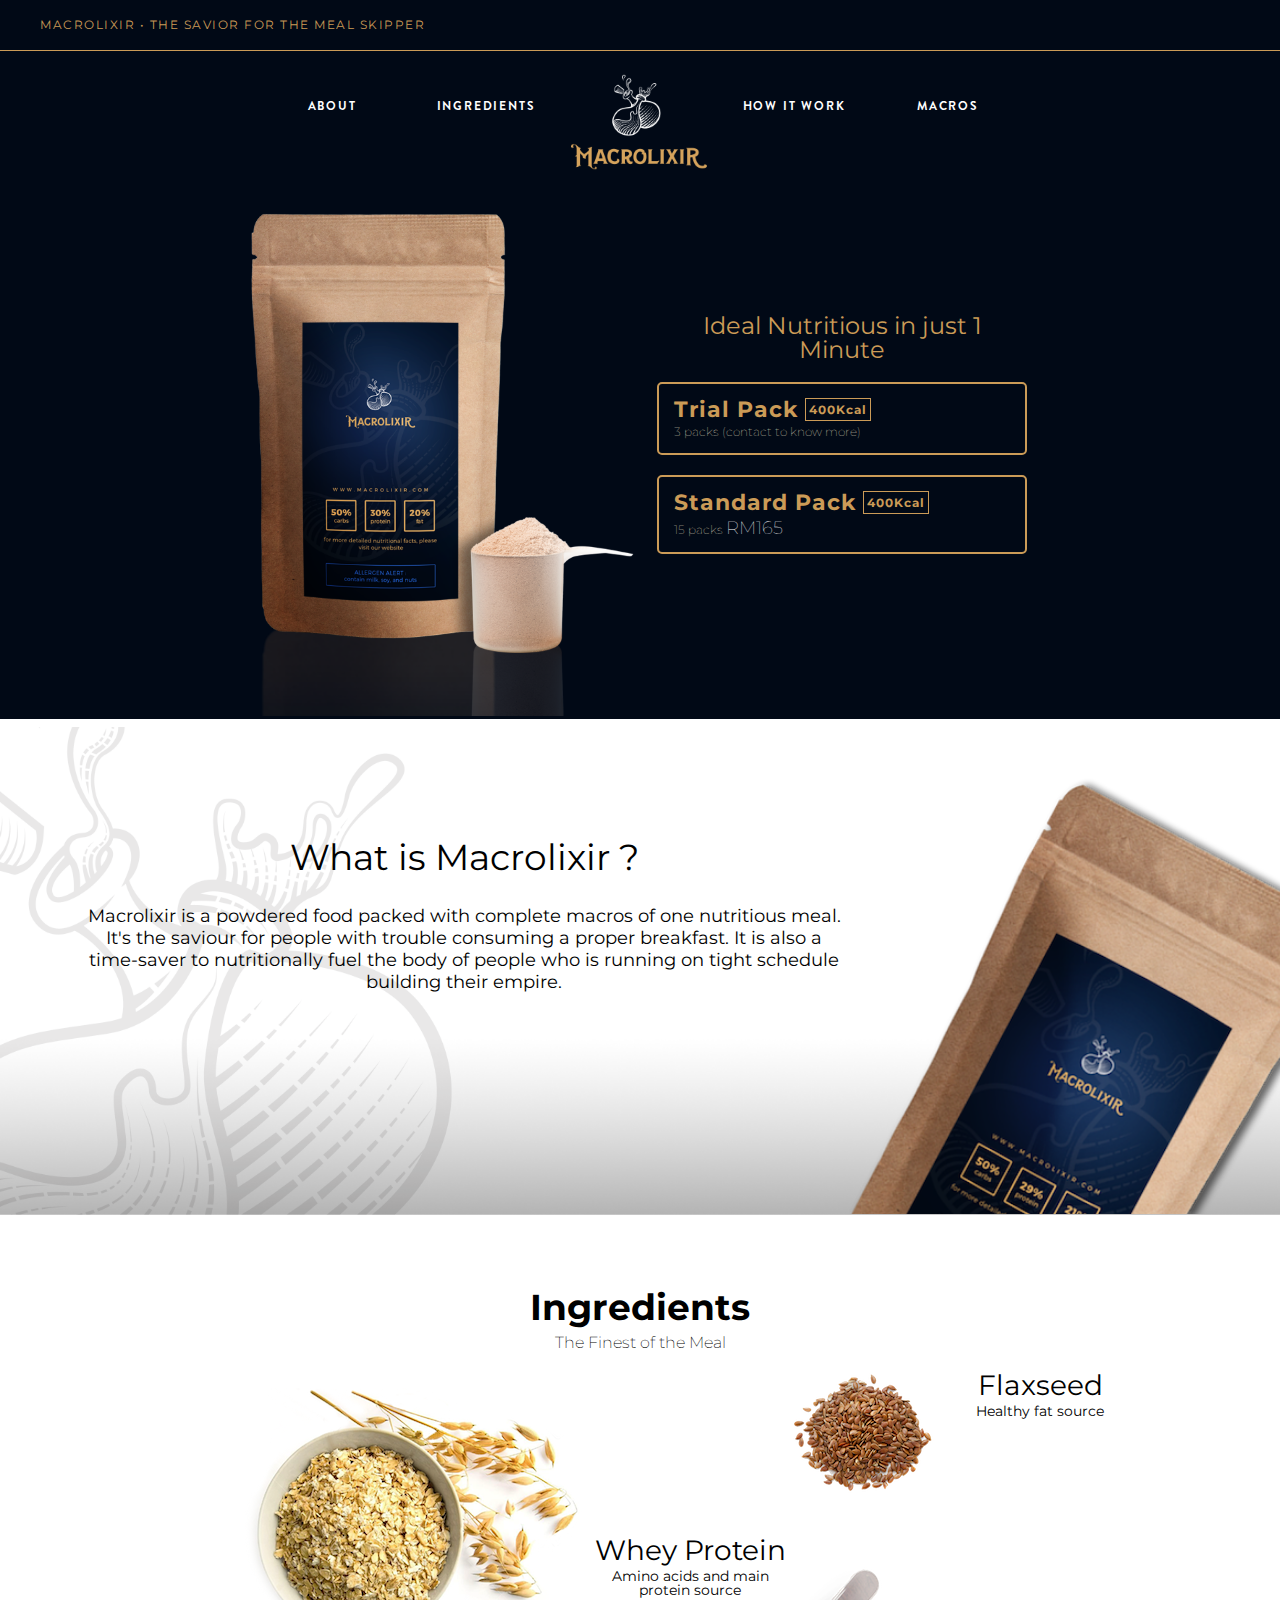
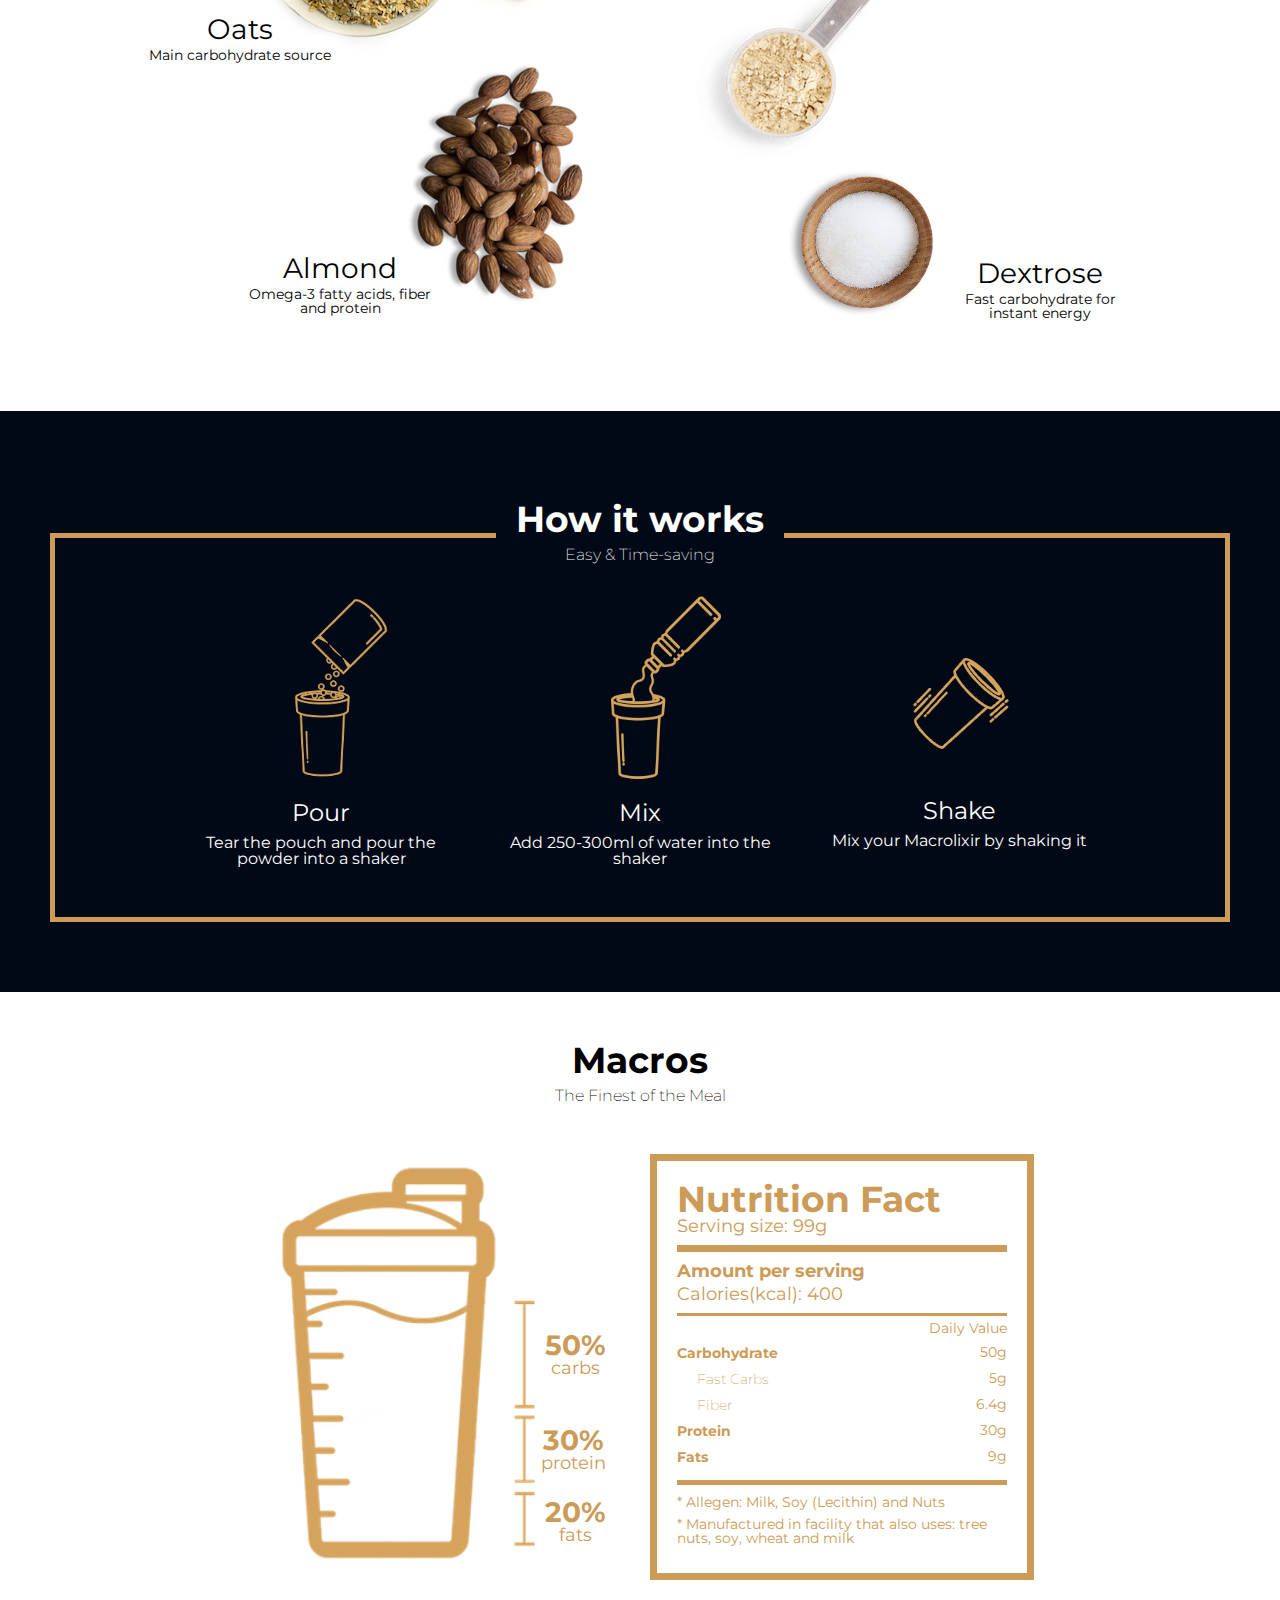
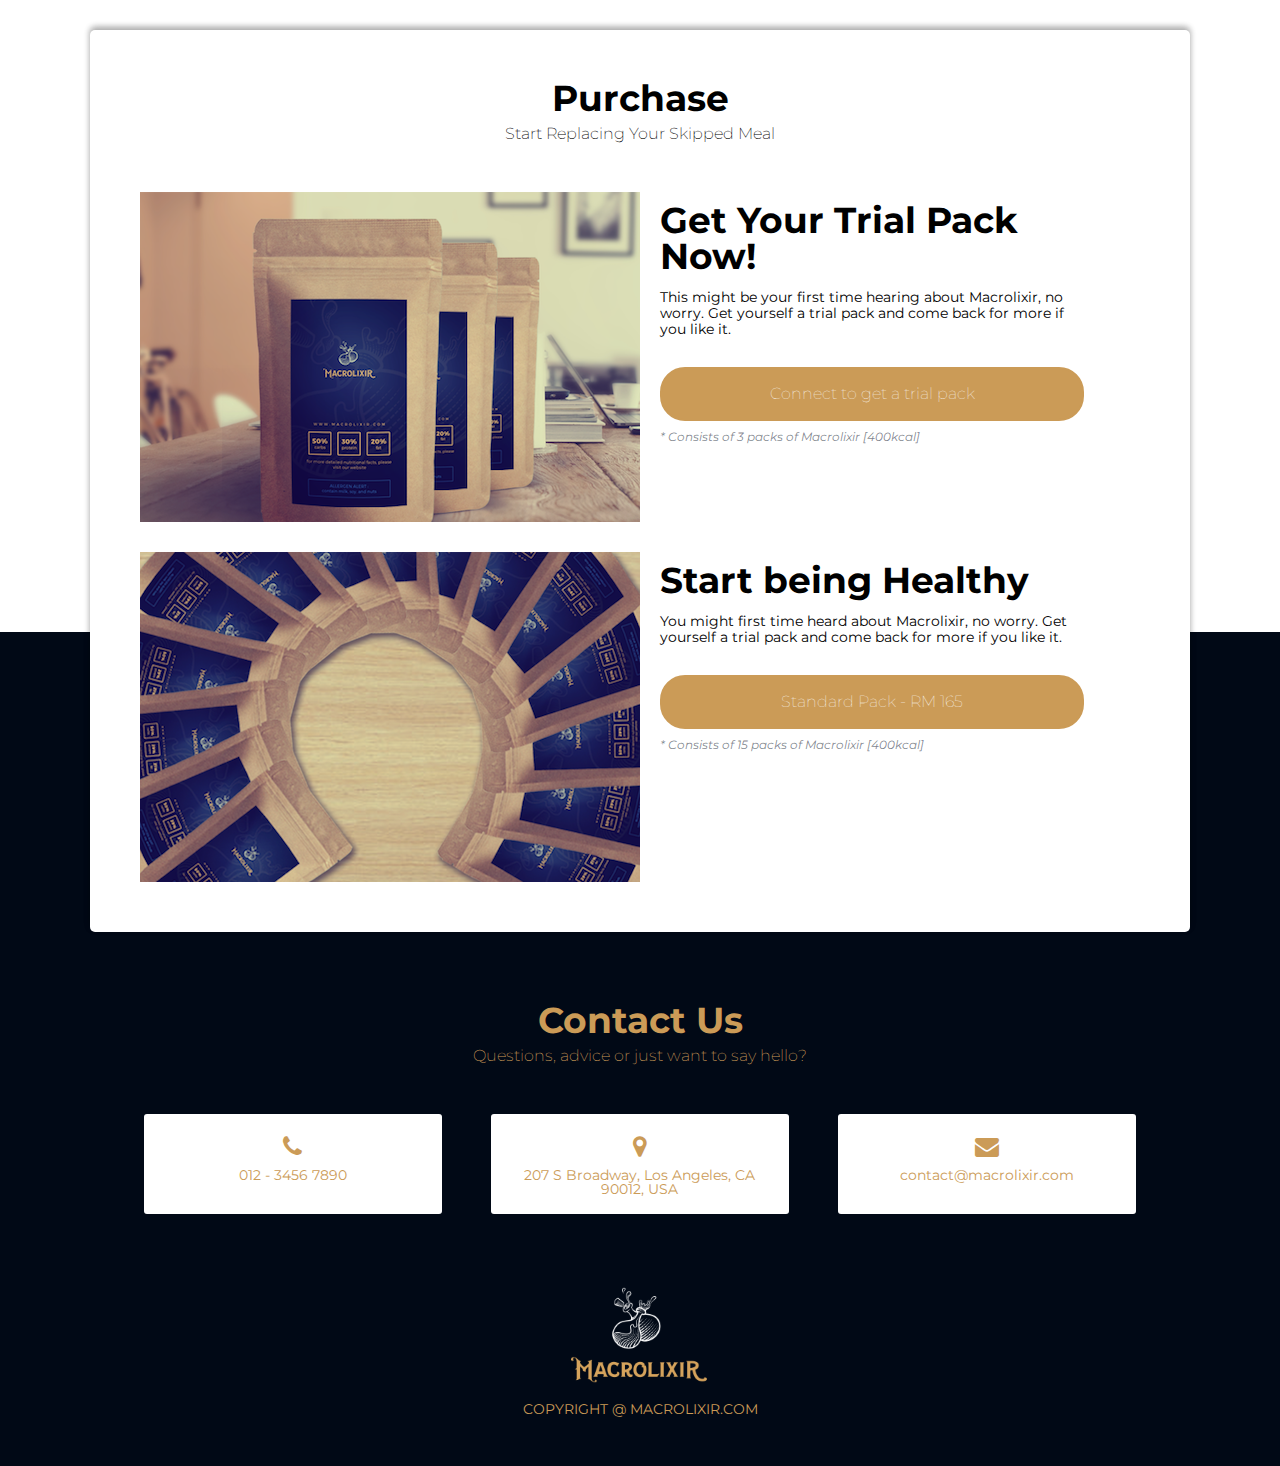
==== index.html @ 402ef781 "added contact pafe" ====
<!DOCTYPE html>
<html lang="en">
<head>
	<meta charset="UTF-8">
	 <meta name="viewport" content="width=device-width, initial-scale=1">
	<title>Macrolixir | Buy Now</title>
	<link href="https://fonts.googleapis.com/css?family=Montserrat:400,700" rel="stylesheet">
	<link rel="stylesheet" href="normalize.css">
	<link rel="stylesheet" href="style.css">
	<link rel="stylesheet" href="font-awesome/css/font-awesome.css">
	<script src="https://ajax.googleapis.com/ajax/libs/jquery/3.1.1/jquery.min.js"></script>
</head>
<body>
	<div class="contact-us-btn">
		<p>
			<i class="fa fa-phone" aria-hidden="true"></i>
		</p>
		
	</div>
	<div id="#trial-popup" class="popup-background trial-popup">
		<div class="flip-container" ontouchstart="this.classList.toggle('hover');">
			<div class="flipper">
				<div class="signup-popup">
					<div class="mailchimp">
						<div id="mc_embed_signup">
							<form id="trial-subscribe-form" action="//github.us14.list-manage.com/subscribe/post-json?u=3e394ca01b95d97f157c72e12&amp;id=7a595cd258" method="get">
						    	<div id="mc_embed_signup_scroll">
									<p class="pop-up-title">Get your trial pack</p>
									<div class="indicates-required">
										By filling up this form, we will reach you shortly. Don't worry we won't spam you
									</div>
									<div class="mc-field-group">
										<input type="text" value="" name="NAME" class="required mailchimp-input" id="name" placeholder="Name">
									</div>
									<div class="mc-field-group">
										<input type="email" value="" name="EMAIL" class="required email mailchimp-input" id="email" placeholder="Email">
									</div>
									<div class="mc-field-group size1of2">
										<input type="text" name="MMERGE3" class="mailchimp-input" value="" id="whatsapp" placeholder="Whatsapp No. (Optional)">
									</div>
						    		<div style="position: absolute; left: -5000px;" aria-hidden="true"><input type="text" name="b_3e394ca01b95d97f157c72e12_7a595cd258" tabindex="-1" value=""></div>
						    		<input type="submit" value="Subscribe" name="subscribe" id="mc-embedded-subscribe" class="subscribe-button">
						    		<p class="cancel">Cancel</p>
						    	</div>
							</form>
						</div>
					</div>
				</div>
				<div class="thank-you">
					<h1 id="thank-you-title"></h1>
					<div class="indicates-required">

					</div>
					<div class="close-btn">
						<p>Close</p>
					</div>
					<div class="return-btn">
						<p>Try again</p>
					</div>
				</div>
			</div>
		</div>
	</div>
	<div class="popup-background standard-pack" id="important-background">
		<div class="flip-container" ontouchstart="this.classList.toggle('hover');">
			<div class="flipper">
				<div class="signup-popup">
					<div class="mailchimp">
						<div id="mc_embed_signup">
							<form id="standard-subscribe-form" action="//github.us14.list-manage.com/subscribe/post-json?u=3e394ca01b95d97f157c72e12&amp;id=72e726c12e" method="get">
						    	<div id="mc_embed_signup_scroll">
									<p class="pop-up-title">
										Get started with Standard pack
									</p>
									<div class="indicates-required">
										By filling up this form, we will reach you shortly. Don't worry we won't spam you.
									</div>
									<div class="">
										<input type="text" value="" name="NAME" class="required mailchimp-input" id="name" placeholder="Name">
									</div>
									<div class="">
										<input type="email" value="" name="EMAIL" class="required email mailchimp-input" id="email" placeholder="Email">
									</div>
									<div class="">
										<input type="text" name="MMERGE3" class="mailchimp-input" value="" id="whatsapp" placeholder="Whatsapp No. (Optional)">
									</div>
									<div class="">
										<input type="text" value="" name="PCODE" class="mailchimp-input" id="promo-code" placeholder="Promo Code">
									</div>
						    		<div style="position: absolute; left: -5000px;" aria-hidden="true">
						    			<input type="text" name="b_3e394ca01b95d97f157c72e12_7a595cd258" tabindex="-1" value="">
						    		</div>
						    		<input type="submit" value="Subscribe" name="subscribe" id="standard-submit" class="subscribe-button">
						    		<p class="cancel">Cancel</p>
						    	</div>
							</form>
						</div>
					</div>
				</div>
				<div class="thank-you">
					<h1 id="thank-you-title">Thank You for subscribing us!</h1>
					<div class="indicates-required">
						<!-- We'll get back to you within 24 hours. -->
					</div>
					<div class="return-btn">
						<p>Try Again</p>
					</div>
					<div class="close-btn">
						<p>Close</p>
					</div>
				</div>
			</div>
		</div>
	</div>
	<div class="topbar">
		<p>
			Macrolixir &bull; The Savior for the meal skipper
		</p>
	</div>
	<div class="navbar mobile-navbar">
		<ul>
			<li id="icon-list" class="main-logo2">
				<img src="image/topblock_logo.png" alt="" class="main-logo">
			</li>
		</ul>
	</div>
	<div class="navbar desktop-navbar">
		<ul>
			<li><a class="about-btn" href="#about">About</a></li>
			<li><a class="ingredient-btn" href="#ingredient">Ingredients</a></li>
			<li id="icon-list">
				<img src="image/topblock_logo.png" alt="" class="main-logo">
			</li>
			<li class="work-list"><a class="work-btn" href="#work">How it work</a></li>
			<li><a class="macro-btn" href="#macro">Macros</a></li>
		</ul>
	</div>

	<div class="jumbotron">
		<div class="jumbo-frame">
			<img src="image/topblock_pouchwithpowder.png" class="jumbo-img" alt="">
			<div class="text-box">
				<p>Ideal Nutritious in just 1 Minute</p>
				<div id="trial-pack" class="btn-gold2 advance-pack">
					<p class="btn-title">Trial Pack <span class="btn-kcal">400Kcal</span></p>
					<p class="btn-desc">3 packs (contact to know more)</p>
				</div>
				<div id="standard-pack" class="btn-gold2 standard-pack">
					<p class="btn-title">Standard Pack <span class="btn-kcal">400Kcal</span></p>
					<p class="btn-desc">15 packs <span class="btn-price">RM165</span></p>
				</div>

			</div>
			<div class="clearfix"></div>
		</div>
	</div>
	<section id="about">
		<div class="about">
			<div class="about-box">
				<p class="about-title">What is Macrolixir ?</p>
				<p class="about-text">
					Macrolixir is a powdered food packed with complete macros of one nutritious meal. It's the saviour for people with trouble consuming a proper breakfast. It is also a time-saver to nutritionally fuel the body of people who is running on tight schedule building their empire.
				</p>
			</div>
			<img src="image/about_pouch.png" alt="" class="about-img">
		</div>
	</section>
	<section id="ingredient">
		<div class="ingredient">
			<p class="section-title">Ingredients</p>
			<p class="section-description">The Finest of the Meal</p>
			<div class="ingredient-box">
				<div class="oats-box food-box">
					<img src="image/ingredients_oats.png" alt="" class="oats-img food-img1">
					<div class="ingredients-details oats">
						<p class="ingredient-name">Oats</p>
						<p class="ingredient-description">Main carbohydrate source</p>
					</div>
					<img src="image/ingredients_oats.png" alt="" class="oats-img food-img2">
				</div>
				<div class="flaxseed-box food-box">
					<img src="image/ingredients_flaxseed.png" alt="" class="flaxseed-img">
					<div class="ingredients-details flaxseed">
						<p class="ingredient-name">Flaxseed</p>
						<p class="ingredient-description">Healthy fat source</p>
					</div>
				</div>
				<div class="almond-box food-box">
					<img src="image/ingredients_almond.png" alt="" class="almond-img food-img1">
					<div class="ingredients-details almond">
						<p class="ingredient-name">Almond</p>
						<p class="ingredient-description">Omega-3 fatty acids, fiber and protein</p>
					</div>
					<img src="image/ingredients_almond.png" alt="" class="almond-img food-img2">
				</div>

				<div class="sugar-box food-box">
					<img src="image/ingredients_sugar.png" alt="" class="sugar-img">
					<div class="ingredients-details sugar">
						<p class="ingredient-name">Dextrose</p>
						<p class="ingredient-description">Fast carbohydrate for instant energy</p>
					</div>

				</div>
				<div class="whey-box food-box">
					<img src="image/ingredients_whey.png" alt="" class="whey-img food-img1">
					<div class="ingredients-details whey">
						<p class="ingredient-name">Whey Protein</p>
						<p class="ingredient-description">Amino acids and main protein source</p>
					</div>
					<img src="image/ingredients_whey.png" alt="" class="whey-img food-img2">
				</div>
			</div>
		</div>

	</section>
	<section id="work">
		<div class="work">
			<div class="title-box">
				<p class="section-title">How it works</p>
				<p class="section-description">Easy & Time-saving</p>
			</div>
			<div class="work-box">
				<div class="step step1">
					<img src="image/howitworks_pouricon.png" alt="">
					<p class="step-title">Pour</p>
					<p class="step-description">Tear the pouch and pour the powder into a shaker</p>
				</div>
				<div class="step step2">
					<img src="image/howitworks_mixicon.png" alt="">
					<p class="step-title">Mix</p>
					<p class="step-description">Add 250-300ml of water into the shaker</p>
				</div>
				<div class="step step3">
					<img src="image/howitworks_shakeicon.png" alt="">
					<p class="step-title">Shake</p>
					<p class="step-description">Mix your Macrolixir by shaking it</p>
				</div>
			</div>
		</div>
	</section>
	<section id="macro">
		<div class="macro">
			<p class="section-title">Macros</p>
			<p class="section-description">The Finest of the Meal</p>
			<div class="macro-box">
				<div class="shaker">
					<img src="image/macros_shaker.png" alt="" class="shaker-image">
					<div class="macro-percentage percent-50">
						<p class="macro-percentage-value">50%</p>
						<p class="macro-food-name">carbs</p>
					</div>
					<div class="macro-percentage percent-30">
						<p class="macro-percentage-value">30%</p>
						<p class="macro-food-name">protein</p>
					</div>
					<div class="macro-percentage percent-20">
						<p class="macro-percentage-value">20%</p>
						<p class="macro-food-name">fats</p>
					</div>
				</div>
				<div class="nutrition-box">
					<div class="nutrition-header">
						<p class="nutrition-title">
						Nutrition Fact
						</p>
						<p class="nutrition-description">
							Serving size: 99g
						</p>
					</div>
					<div class="nutrition-subtitle">
						<p class="nutrition-description nutrition-description-bold">
							Amount per serving
						</p>
						<p class="nutrition-description">
							Calories(kcal): 400
						</p>
					</div>
					<div class="nutrition-body">
						<div class="nutrition-fact-subtitle">
							<p class="nutrition-fact">Daily Value</p>
						</div>
						<div class="nutrition-fact">
							<p class="nutrition-type">Carbohydrate</p>
							<p class="nutrition-value">50g</p>
						</div>
						<div class="nutrition-fact">
							<p class="nutrition-type nutrition-subtype">Fast Carbs </p>
							<p class="nutrition-value">5g</p>
						</div>
						<div class="nutrition-fact">
							<p class="nutrition-type nutrition-subtype">Fiber</p>
							<p class="nutrition-value">6.4g</p>
						</div>
						<div class="nutrition-fact">
							<p class="nutrition-type">Protein</p>
							<p class="nutrition-value">30g</p>
						</div>
						<div class="nutrition-fact">
							<p class="nutrition-type">Fats</p>
							<p class="nutrition-value">9g</p>
						</div>
					</div>
					<div class="nutrition-footer">
						<p class="nutrition-alert">
							* Allegen: Milk, Soy (Lecithin) and Nuts
						</p>
						<p class="nutrition-alert">
							* Manufactured in facility that also uses:
								tree nuts, soy, wheat and milk
						</p>
					</div>
				</div>
			</div>

		</div>
	</section>
	<section id="purchase">
		<div class="purchase">
			<p class="section-title">Purchase</p>
			<p class="section-description">Start Replacing Your Skipped Meal</p>
			<div class="trial">
				<img src="image/purchase_trialpic3.png" alt="" class="purchase-img">
				<div class="purchase-detail">
					<p class="purchase-title">
						Get Your Trial Pack Now!
					</p>
					<p class="purchase-description">
						This might be your first time hearing about Macrolixir, no worry.
						Get yourself a trial pack and come back for more if you like it.
					</p>
					<div class="btn-gold btn-purchase" id="trial-btn">Connect to get a trial pack</div>
					<p class="product-detail">* Consists of 3 packs of Macrolixir [400kcal]</p>
				</div>
				<div class="clearfix"></div>
			</div>
			<div class="sell_pack">
				<img src="image/purchase_weeklypic.png" alt="" class="purchase-img">
				<div class="purchase-detail">
					<p class="purchase-title">
						Start being Healthy
					</p>
					<p class="purchase-description">
						You might first time heard about Macrolixir, no worry.
						Get yourself a trial pack and come back for more if you like it.
					</p>
					<div class="btn-gold btn-purchase" id="standard-btn">Standard Pack - RM 165</div>
					<p class="product-detail">* Consists of 15 packs of Macrolixir [400kcal]</p>
				</div>
				<div class="clearfix"></div>
			</div>
		</div>
	</section>
	<section id="footer">
		<div class="footer">
			<div class="contact">
				<p class="section-title">Contact Us</p>
				<p class="section-description">Questions, advice or just want to say hello?</p>
				<div class="contact-info">
					<div class="contact-detail">
						<p>
							<i class="fa fa-phone" aria-hidden="true"></i>
						</p>
						<p>012 - 3456 7890</p>	
					</div>
					<div class="contact-detail">
						<p>
							<i class="fa fa-map-marker" aria-hidden="true"></i>
						</p>
						<p>207 S Broadway, Los Angeles, CA 90012, USA</p>
					</div>
					<div class="contact-detail contact-detail-last">
						<p>
							<i class="fa fa-envelope" aria-hidden="true"></i>
						</p>
						<p>contact@macrolixir.com</p>
					</div>
					<div class="clearfix"></div>
				</div>
			</div>
			<img src="image/topblock_logo.png" alt="" class="main-logo">
			<p>COPYRIGHT @ MACROLIXIR.COM</p>

		</div>
	</section>
	<script src="script.js"></script>


</body>
</html>
---- style.css ----
@font-face {
  font-family: 'Brandon';
  src: url('font/Brandon_bld.otf');
  src: url("font/Brandon_bld.otf") format("opentype");
}

body, html {
	font-family: 'Montserrat', sans-serif;
	height: 100%;
	width: 100%;

}

.popup-background{
	width: 100%;
	height: 100%;
	position: fixed;
	z-index: 1000;
	background-color: rgba(0,0,0,0.7);
	display: none;


}

.flip-container {
	perspective: 1000px;
}

/* flip the pane when hovered */
/*.flip-container:hover .flipper, .flip-container.hover .flipper {
	transform: rotateY(180deg);
}*/



/* flip speed goes here */
.flipper {
	transition: 0.6s;
	transform-style: preserve-3d;
	position: relative;
}

/* hide back of pane during swap */
.signup-popup, .thank-you {
	backface-visibility: hidden;
	position: absolute;
	top: 0;
	left: 0;
}

/* front pane, placed above back */
.signup-popup {
	z-index: 1002;
	/* for firefox 31 */
	transform: rotateY(0deg);
}

/* back, initially hidden pane */
.thank-you {
	transform: rotateY(180deg);
	text-align: center;
}

.close-btn, .return-btn{
	padding: 20px;
	border: 1px solid  #cb9b57;
	color: #cb9b57;
	display: inline-block;
	border-radius: 5px;
}

.close-btn:hover, .return-btn:hover{
	background-color: #cb9b57;
	color: white;
	cursor: pointer;
}

.flip-container, .signup-popup, .thank-you{

	width: 80%;
	max-width: 500px;
	margin: 50px auto;
}

@media screen and (max-width: 767px){

	#important-background{
		margin: 0px !important;
	}

	.flip-container, .signup-popup, .thank-you{
		width: 90%;
		max-width: 500px;
		margin: 5px auto;
		margin-left: 2%;
	}
}



 .signup-popup, .thank-you {
	width: 90%;
	min-height: 300px;
	background-color: white;
	z-index: 1001;
	border-radius: 5px;
	padding: 20px;

}

.mailchimp-input{
	width: 100%;
	height: 40px;
	border: none;
	color: #cb9b57;
	outline: none;
	box-sizing: border-box;
	padding: 10px;
	border-radius: 5px;
	background-color: rgba(1,9,22, 1.0);
	margin-top: 10px;
	font-family: 'Brandon';
}

.mailchimp-input::-webkit-input-placeholder{
	color: rgba(203,155,87, 0.6);
}

.pop-up-title{
	font-size: 36px;
	text-transform: uppercase;
}

.indicates-required{
	color: #4a4a4a;
	margin-top: 5px;
	margin-bottom: 20px;
	font-size: 14px;
}

.pop-up-logo{
	margin: 0 auto;
	text-align: center;
}
.subscribe-button{
	background-color: #cb9b57;
	color: white;
	border: none;
	height: 50px;
	width: 100%;
	border-radius: 5px;
	margin-top: 10px;

}

.cancel{
	text-align: center;
	color: #010916;
	font-family: 'Brandon';
	margin-top: 10px;
}

.cancel:hover{
	text-decoration: underline;
	cursor: pointer;
}


.mobile-navbar{
	display: none !important;
}

.box{
	border: 1px solid white;
}

.topbar{
	height: 50px;
	width: 100%;
	background-color: #010916;
	border-bottom: 1px solid #cb9b57;
	color: #cb9b57;
}

.topbar p{
	font-size: 12px;
	line-height: 50px;
	margin-left: 40px;
	letter-spacing: 1.5px;
	text-transform: uppercase;
}

.navbar{
	width: 100%;
	background-color: #010916;
	color: white;
	text-align: center;
	font-family: 'Brandon', sans-serif;
}

.navbar ul{
	padding: 20px 0px;

}

.navbar ul li{
	display: inline-block;
	height: 108px;
    min-width: 150px;
    vertical-align: middle;
}


.navbar ul li a{
	color: white;
	text-decoration: none;
	padding: 20px 0px;
	transition: all 0.1s;
	line-height: 108px;
	font-size: 12px;
	letter-spacing: 1.8px;
}

.navbar ul li a:hover{
	border-bottom: 3px solid #cb9b57;
}

.navbar-fixed{
	position: fixed;
	top: 0;
	z-index: 100;
	transition: all 2s;
}

.navbar-fixed .main-logo{
	width: 100px;
}

.navbar-fixed ul li{
	height: 70px;
}

.navbar ul li a{
	line-height: 70px;
	text-transform: uppercase;
}

.main-logo{
	width: 150px;
	margin: 0px;
	transition: all 0.5s;
}


.jumbotron{
	background-color: #010916;
	color: #cb9b57;
	box-sizing: border-box;
	padding: 0px ;
}

.jumbo-frame{
	width: 100%;
	max-width: 1000px;
	margin: 0px auto;
	text-align: center;
}

.jumbo-img{
	max-width: 400px;
	width: 90%;
	text-align: center;
	display: inline-block;
	/*border: 1px solid white;*/

}

.text-box{
	box-sizing: border-box;
	max-width: 400px;
	width: 90%;
	padding: 15px;
	padding-bottom: 50px;
	text-align: center;
	background-color: #010916;
	display: inline-block;
	vertical-align: top;
	margin-top: 100px;
	/*border: 1px solid white;*/
}

.text-box p {
	font-size: 24px;
	color: #cb9b57;
}


.btn-gold{
	height: 50px;
	border: 2px solid #cb9b57;
	/*background-color: #cb9b57;*/
	color: white;
	font-size: 16px;
	line-height: 50px;
	margin: 30px auto;
	font-weight: lighter;
	text-align: center;
	border-radius: 25px;
	transition: all 0.5s;
}

.btn-gold2{
	/*height: 50px;*/
	border: 2px solid #cb9b57;
	margin-top: 20px;
	text-align: left;
	transition: all 0.5s;
	padding: 15px;
	border-radius: 5px;
}

.btn-gold2 p{
	font-size: 16px;
	color: white;
	font-weight: lighter;
	color: #cb9b57;
}

.btn-gold2 p.btn-title{
	font-size: 22px;
	font-weight: bold;
	letter-spacing: 1px;
}

.btn-gold2 span.btn-kcal{
	border: 1px solid #cb9b57;
	font-size: 12px;
	line-height: 22px;
	padding: 3px;
	margin: 0px;vertical-align: top;
}

.btn-gold2  p.btn-desc {
	font-size: 12px;
	margin-top: 5px;
	color: #ECE1D2;
}

.btn-gold2  span.btn-price {
	font-size: 18px;
	color: white;
}

.btn-gold:hover{
	background-color: #cb9b57;
	color: white;
	cursor: pointer;
}

.btn-gold2:hover{
	background-color: #cb9b57;
	color: white;
	cursor: pointer;
}

.btn-gold2:hover p.btn-title{
	color: white;
}

.btn-gold2:hover span.btn-kcal{
	border: 1px solid white;
}

.btn-gold2:hover  p.btn-desc {
	color: #5E3908;
}

.btn-gold2:hover  span.btn-price {
	color: #5E3908;
}

.btn-gold:first-child{
	margin-top: 50px;
}

.about{
	height: 500px;
	width: 100%;
	background-image: url('image/about_background.png');
	background-size: cover;
	position: relative;
	overflow: hidden;
}

.about-box{
	text-align: center;
	width: 60%;
	max-width: 800px;
	padding-top: 120px;
	padding-left: 80px;
}

p.about-title{
	font-size: 36px;
}

p.about-text{
	font-size: 18px;
	margin-top: 30px;
	line-height: 22px;
}

.about-img{
	height: 450px;
	position: absolute;
	bottom: 5px;
	right: -100px;
}

.ingredient{
	text-align: center;
	padding: 70px 50px;
}

p.section-title{
	font-size: 36px;
	font-weight: bold;
}

p.section-description {
	font-size: 16px;
	margin-top: 10px;
	font-weight: 200;
}

.contact p.section-title{
	font-size: 36px;
	font-weight: bold;
}

.contact p.section-description {
	font-size: 16px;
	margin-top: 10px;
	font-weight: 200;
}

.ingredient-box{
	width: 100%;
	max-width: 1000px;
	min-height: 550px;
	position: relative;
	margin: 20px auto;
}

.ingredients-details{
	width: 200px;
	display: inline-block;
}

.food-box{
	display: inline-block;
	position: absolute;
}

.food-img1{
	display: none;
}

.oats-box{
	top: 0;
	left: 0;
}

.oats-img{
	width: 350px;
	margin-left: -100px;
}

.flaxseed-box{
	top: 0;
	right: 0;
}

.flaxseed-img{
	width: 150px;
}

.flaxseed{
	vertical-align: top;
}

.almond-box{
	bottom: 0;
	left: 100px;
}

.almond{
	vertical-align: top;
	margin-top: 200px;
}

.almond-img{
	width: 200px;
	margin-left: -50px;
}

.whey-box{
	top: 30%;
	left: 45%;
}

.whey{
	display: block;
}
.whey-img{
	width: 200px;
	margin-left: 100px;
	margin-top:-40px;
}

.sugar-box {
	bottom: 0;
	right: 0;
}

.sugar-img{
	width: 150px;
}



.ingredient-name{
	font-size: 28px;
}

.ingredient-description{
	font-size: 14px;
	margin-top: 5px;
}

.title-box{
	background-color: #010916;
	padding: 20px;
	display: inline-block;
}

.work{
	background-color: #010916;
	color: white;
	padding: 70px 50px;
	text-align: center;
}

.work-box{
	border: 5px solid #cb9b57;
	padding: 50px 10px;
	margin-top: -50px;
}

.work-box .step{
	display: inline-block;
	vertical-align: middle;
	width: 300px;
	box-sizing: border-box;
	padding: 0px 10px;
	margin-left: 15px;
}

.step:first-child{
	margin-left: 0px;
}

.step1 img{
	margin-left: 30px;
}

.step2 img{
	margin-left: 40px;
}

.work-box .step img{
	height: 200px;
}

.work-box .step3 img{
	height: 120px;
}

.step-title{
	font-size: 24px;
	margin-top: 10px;
}

.step-description{
	font-size: 16px;
	margin-top: 10px;
}

.work-box .step3 {
	padding-top: 40px;
}

.work-box .step3 .step-title{
	margin-top: 30px;
}

.nutrition-box{
	width: 330px;
	padding: 20px;
	color: #cb9b57;
	border: 7px solid #cb9b57;
	display: inline-block;
	vertical-align: top;
	text-align: left;
}

.nutrition-header{
	border-bottom: 7px solid #cb9b57;
	padding-bottom: 10px;
}

.nutrition-title{
	font-size: 36px;
	font-weight: bold;
}

.nutrition-description{
	font-size: 18px;
}

.nutrition-description-bold{
	font-weight: bold;
	margin-bottom: 5px
}

.nutrition-fact{
	padding: 5px 0px;
}

.nutrition-subtitle{
	padding: 10px 0px;
	border-bottom: 3px solid #cb9b57;
}

.nutrition-fact-subtitle{
	text-align: right;
	padding: 0px 0px;
	font-size: 14px;
}

.nutrition-fact p{
	display: inline;
	font-size: 14px;
}

p.nutrition-type{
	font-weight: bold;
}

p.nutrition-value{
	float: right;
}

.nutrition-body{
	padding-bottom: 10px;
	border-bottom: 5px solid #cb9b57;
}

.nutrition-footer{
	padding-top: 10px;
}

.nutrition-alert{
	font-size: 14px;
	margin-bottom: 8px;
}

.nutrition-subtype{
	margin-left: 20px;
	font-weight: 200 !important;
}

.shaker{
	display: inline-block;
	width: 400px;
	position: relative;
}

.shaker-image{
	height: 420px;
	margin: 0px;
	margin-right: 90px;

}

.macro{
	padding: 50px;
	margin: 0px auto;
	text-align: center;
}

.macro-box{
	margin-top: 50px
}

.macro-percentage{
	position: absolute;
	text-align: center;
	color: #cb9b57;
}

.percent-50{
	position: absolute;
	bottom: 200px;
	right: 40px;
}

.percent-30{
	bottom: 105px;
	right: 40px;
}

.percent-20{
	bottom: 33px;
	right: 40px;
}

.macro-percentage-value{
	font-size: 28px;
	font-weight: bold;
}

.macro-food-name{
	font-size: 18px;
}

.purchase{
	width: 80%;
	max-width: 1000px;
	padding: 50px;
	background: #FFFFFF;
	box-shadow: 0 -3px 6px rgba(0,0,0,0.16), 0 -3px 6px rgba(0,0,0,0.23);
	border-radius: 5px;
	margin: 0px auto;
	text-align: center;
	z-index: 10000000px;
	position: relative;

}

.trial, .sell_pack{
	width: 100%;
}

.trial {
	margin-top: 50px;
}

.sell_pack{
	margin-top: 30px;
}

.sell_pack .purchase-img{
}

.purchase-img{
	min-width: 400px;
	width: 50%;
	float: left;
}

.purchase-detail{
	float: left;
	width: 45%;
	text-align: left;
	box-sizing: border-box;
	padding: 10px;
	padding-left: 20px;
}

.purchase-title{
	font-size: 36px;
	font-weight: bold;
	margin-bottom: 15px;
}

.purchase-description{
	font-size: 14px;
	line-height: 16px;

}

.product-detail{
	font-style: italic;
	font-size: 12px;
	color: rgba(20,35,50,0.56);
}

.btn-purchase{
	margin: 0px;
	margin-top: 30px;
	margin-bottom: 10px;
	width: 80%;
	height: 50px;
	line-height: 50px;
	background-color: #cb9b57;
	color: white;
	width: 100%;
}

.btn-purchase:hover{
	border: 2px solid #b8863f;
	background-color: #b8863f;
}

.contact{
	width: 100%;
	padding: 20px;
	background-color: #010916;
	text-align: center;
	color: #cb9b57;
	font-size: 24px;
	box-sizing: border-box;
}

.contact .contact-info{
	width: 80%;
	margin: 50px auto;
}

.contact-detail p i.fa{
	font-size: 24px;
}

.contact-detail{
	width: 30%;
	min-height: 100px;
	float: left;
	margin-right: 5%;
	background-color: white;
	padding: 10px 10px;
	padding-bottom: 15px;
	border-radius: 3px;
	box-sizing: border-box;
	word-wrap: break-word; 
	transition: all 0.5s;
}
.contact-detail:hover{
	cursor: pointer;
	transform: translateY(-5px);
}

.contact-detail-last{
	margin-right: 0%;
}

.contact-us-btn{
	padding: 10px 12px;
	border-radius: 30px;
	background-color:#cb9b57;
	border: 1px solid #cb9b57;
	position: fixed;
	bottom: 25px;
	right: 20px;
	z-index: 99999;
	color: white;
	transition: all 0.5s;
	transform: translateX(200%);
}

.contact-us-btn:hover{
	background-color:#ffffff;
	border: 1px solid #cb9b57;
	color: #cb9b57;
	cursor: pointer;
}

.contact-us-btn p{
	font-size: 20px;
}

.footer{
	width: 100%;
	min-height: 500px;
	background-color: #010916;
	margin-top: -300px;
	padding-top: 340px;
	padding-bottom: 50px;
	text-align: center;
	box-sizing: border-box;
	color: #cb9b57;
}

.footer p{
	margin-top: 10px;
	font-size: 14px;
}

.clearfix:after {
     visibility: hidden;
     display: block;
     font-size: 0;
     content: " ";
     clear: both;
     height: 0;
}
.clearfix { display: inline-block; }
/* start commented backslash hack \*/
* html .clearfix { height: 1%; }
.clearfix { display: block; }
/* close commented backslash hack */
@media screen and (max-width: 819px){
	.text-box{
		margin-top: -5px;
		width: 100%;
	}
}

@media screen and (max-width: 1010px){


	.navbar ul li {
		width: 90px;
	}

	.navbar ul li a{
		padding: 10px 0px;
	}

	.about-img{
		height: 350px;
	}

	.whey-box{
		top: 50%;
		left: 70%;
	}

	.whey{
		display: block;
	}
	.whey-img{
		width: 200px;
		margin-left: -300px;
		margin-top: -200px;
	}
}

@media screen and (max-width: 900px){
	.navbar{
		width: 100%;
		background-color: #010916;
		color: white;
		text-align: center;
	}

	.navbar ul li{
	    min-width: 110px;
	}

	.navbar ul li#icon-list{
		width: 150px !important;
	}

	.navbar ul li a{
		padding: 5px 0px;
	}


	.about-box{
		text-align: center;
		width: 90%;
		padding-top: 120px;
		padding-left: 0px;
		margin: 0 auto;
		z-index: 1000;
		position: relative;
	}

	.about{
		height: 400px;
	}

	.about-img{
		display: none;
	}

	.food-box{
		position: relative;
		margin-top: 30px;
		margin-left: 20px;
		box-sizing: border-box;
		padding:10px;
		min-width: 250px;
		border-radius: 5px;
	}

	.food-img1{
		display: inline-block;
	}

	.food-img2{
		display: none;
	}

	.ingredient-box{
		width: 100%;
		min-height: auto;
		position: relative;

	}

	.ingredients-details{
		width: 200px;
		display: block;
		margin: 0 auto;
	}


	.oats-box{
		text-align: center;
	}

	.oats-img{
		height: 200px;
		width: auto;
		margin-left: 0px;
	}

	.flaxseed-box{
	}

	.flaxseed-img{
		height: 200px;
		width: auto;
	}

	.flaxseed{
		vertical-align: middle;
	}

	.almond-box{
		bottom: 0;
		left: 0px;
	}

	.almond{
		margin-top: 0px;
	}

	.almond-img{
		height: 200px;
		width: auto;
		margin-left: 0px;
	}

	.whey-box{
		top: 0%;
		left: 0%;
	}

	.whey{
		display: block;
	}
	.whey-img{
		height: 200px;
		width: auto;
		margin-left: 0px;
		margin-top:0px;
	}

	.sugar-box {
		bottom: 0;
		right: 0;
	}

	.sugar-img{
		height: 200px;
		width: auto;
	}

	.nutrition-box{
		margin-top: 50px;
	}

	.purchase-img{
		min-width: auto;
	}

	.purchase{
		width: 85%;
		padding: 20px;
	}

	.purchase-img{
		min-width: auto;
		width: 50%;
		float: left;
	}

	.contact .contact-info{
		width: 90%;
		margin: 50px auto;
	}

}

@media screen and (max-width: 658px){


	.topbar{
		display: none;
	}

	.purchase-img{
		min-width: auto;
		width: 100%;
	}


	.standard-pack, .advance-pack{
		margin: 10px auto;
	}

	.standard-pack{
		margin-top: 20px;
	}

	.purchase-img{
		min-width: auto;
		width: 100%;
		float: left;
	}

	.purchase-detail{
		width: 100%;
	}

	.nutrition-box{
		width: 250px;
	}

	.macro{
		padding: 0px;
		margin: 0px auto;
		text-align: center;
	}

	.shaker{
		width: 250px;
		padding: 20px;
	}

	.shaker-image{
		height: 300px;
		margin-right: 50px;
	}

	.percent-50{
		position: absolute;
		bottom: 160px;
		right: 0px;
	}

	.percent-30{
		bottom: 95px;
		right: 0px;
	}

	.percent-20{
		bottom: 40px;
		right: 0px;
	}

	.macro-percentage-value{
		font-size: 24px;
		font-weight: bold;
	}

	.macro-food-name{
		font-size: 14px;
	}

	.about-img{
		display: none;
	}

	.about{
		padding-bottom: 100px;
	}

	.desktop-navbar{
		display: none !important;
	}

	.mobile-navbar{
		display: block !important;
	}

	.work{
		padding: 70px 0px;
	}

	.work-box{
		width: 85%;
		margin: -50px auto;
	}

	.work-box .step{
		width: 250px;
		margin: 15px 0px;
	}

	.btn-gold{
		font-size: 12px;
	}

	.ingredient, .macro{
		padding: 70px 0px;
	}

	.ingredient-box{
		margin-top: 40px;
	}

	.food-box{
		margin: 20px auto;
		padding-top: 15px;
		padding-bottom: 15px;
	}

	.btn-purchase{
		width: 100%;
	}

	.product-detail{
		text-align: center;
	}

	.contact .contact-info{
		width: 80%;
	}

	.contact-detail{
		width: 100%;
		margin-right: 0%;
		float: center;
		margin-top: 10px;
	}

	.contact-detail:first-child{
		margin-left: 0%;
	}

}
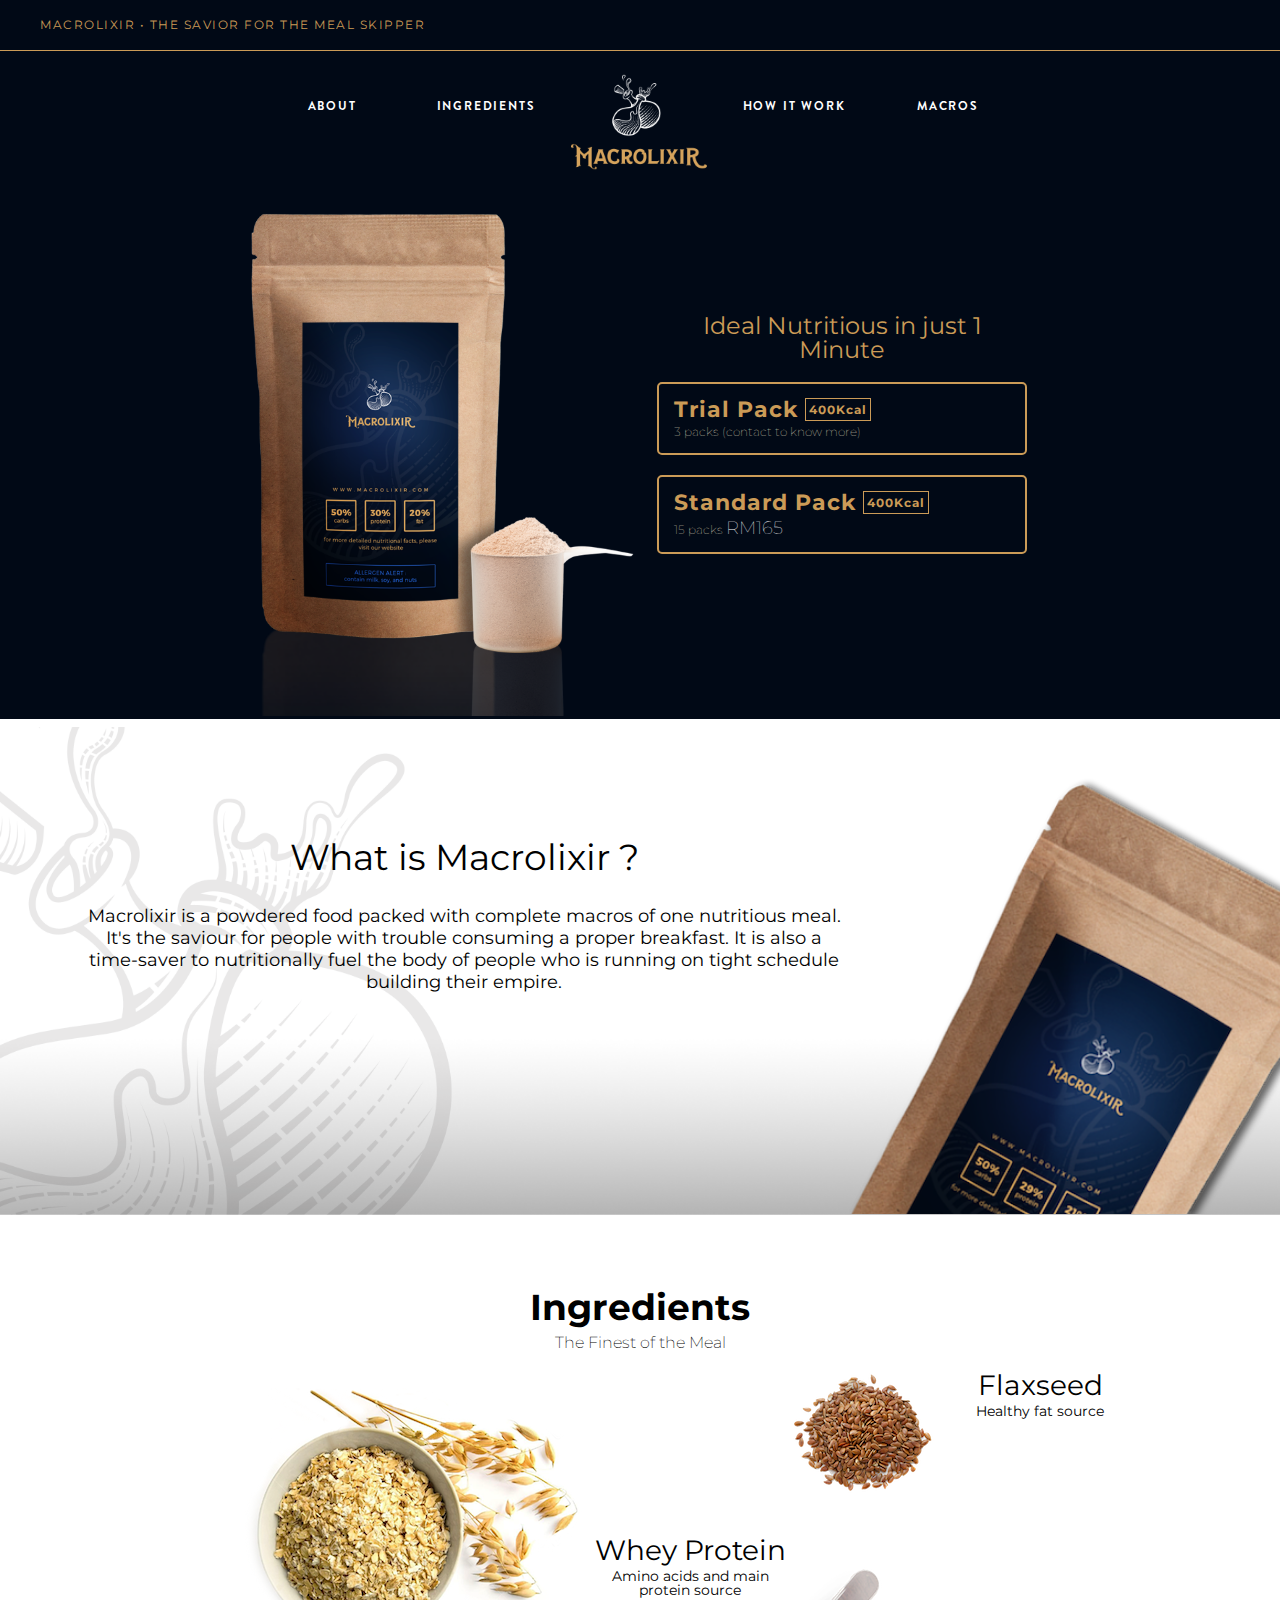
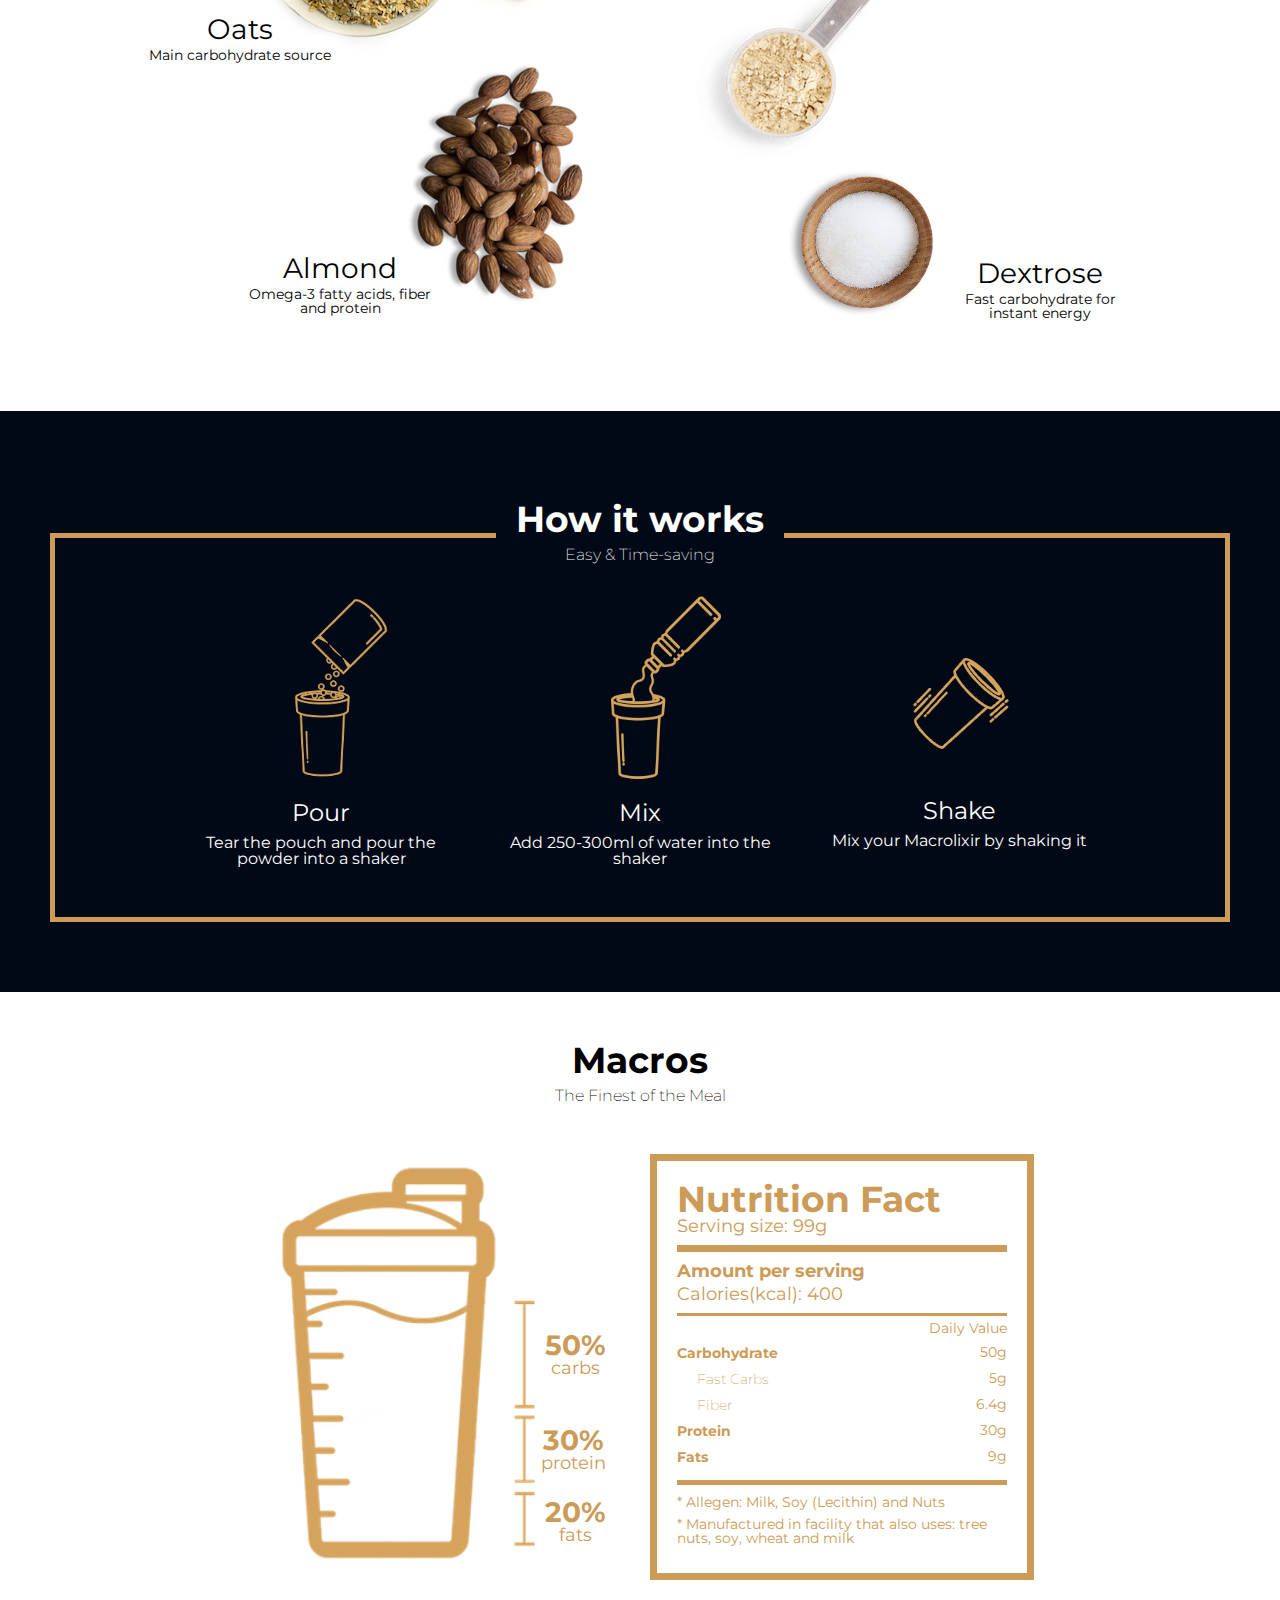
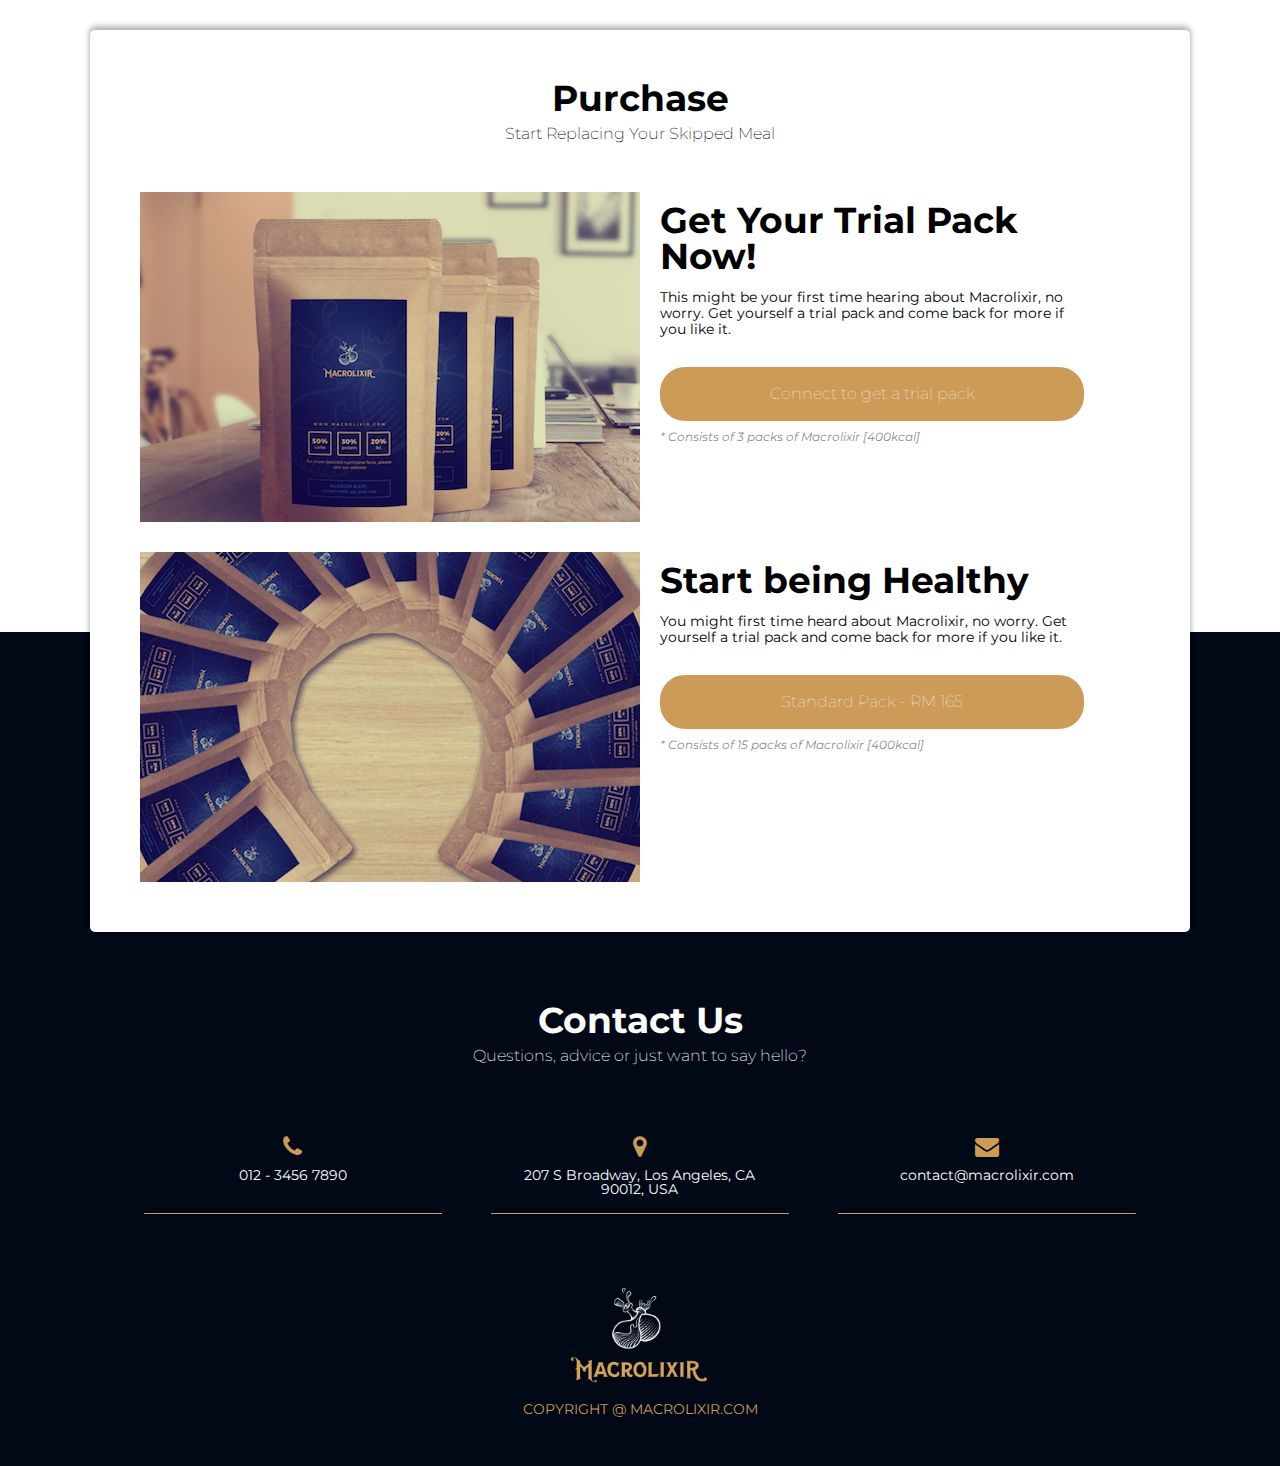
==== commit 262628f4: "contact section" ====
--- a/index.html
+++ b/index.html
@@ -15,7 +15,6 @@
 		<p>
 			<i class="fa fa-phone" aria-hidden="true"></i>
 		</p>
-		
 	</div>
 	<div id="#trial-popup" class="popup-background trial-popup">
 		<div class="flip-container" ontouchstart="this.classList.toggle('hover');">
--- a/style.css
+++ b/style.css
@@ -433,17 +433,6 @@
 	font-weight: 200;
 }
 
-.contact p.section-title{
-	font-size: 36px;
-	font-weight: bold;
-}
-
-.contact p.section-description {
-	font-size: 16px;
-	margin-top: 10px;
-	font-weight: 200;
-}
-
 .ingredient-box{
 	width: 100%;
 	max-width: 1000px;
@@ -818,18 +807,32 @@
 	padding: 20px;
 	background-color: #010916;
 	text-align: center;
-	color: #cb9b57;
+	color: #ffffff;
 	font-size: 24px;
 	box-sizing: border-box;
 }
 
+
+.contact p.section-title{
+	font-size: 36px;
+	font-weight: bold;
+}
+
+.contact p.section-description {
+	font-size: 16px;
+	margin-top: 10px;
+	font-weight: 200;
+}
+
 .contact .contact-info{
 	width: 80%;
+	max-width: 1100px;
 	margin: 50px auto;
 }
 
 .contact-detail p i.fa{
 	font-size: 24px;
+	color: #cb9b57;
 }
 
 .contact-detail{
@@ -837,13 +840,14 @@
 	min-height: 100px;
 	float: left;
 	margin-right: 5%;
-	background-color: white;
 	padding: 10px 10px;
 	padding-bottom: 15px;
-	border-radius: 3px;
+	/*border-radius: 3px;*/
 	box-sizing: border-box;
 	word-wrap: break-word; 
 	transition: all 0.5s;
+	border-bottom: 1px solid #cb9b57;
+	color: #ffffff;
 }
 .contact-detail:hover{
 	cursor: pointer;
@@ -866,6 +870,7 @@
 	color: white;
 	transition: all 0.5s;
 	transform: translateX(200%);
+	box-shadow: 0 10px 20px rgba(0,0,0,0.19), 0 6px 6px rgba(0,0,0,0.23);
 }
 
 .contact-us-btn:hover{
@@ -1246,6 +1251,7 @@
 		margin-right: 0%;
 		float: center;
 		margin-top: 10px;
+		border-bottom: none;
 	}
 
 	.contact-detail:first-child{
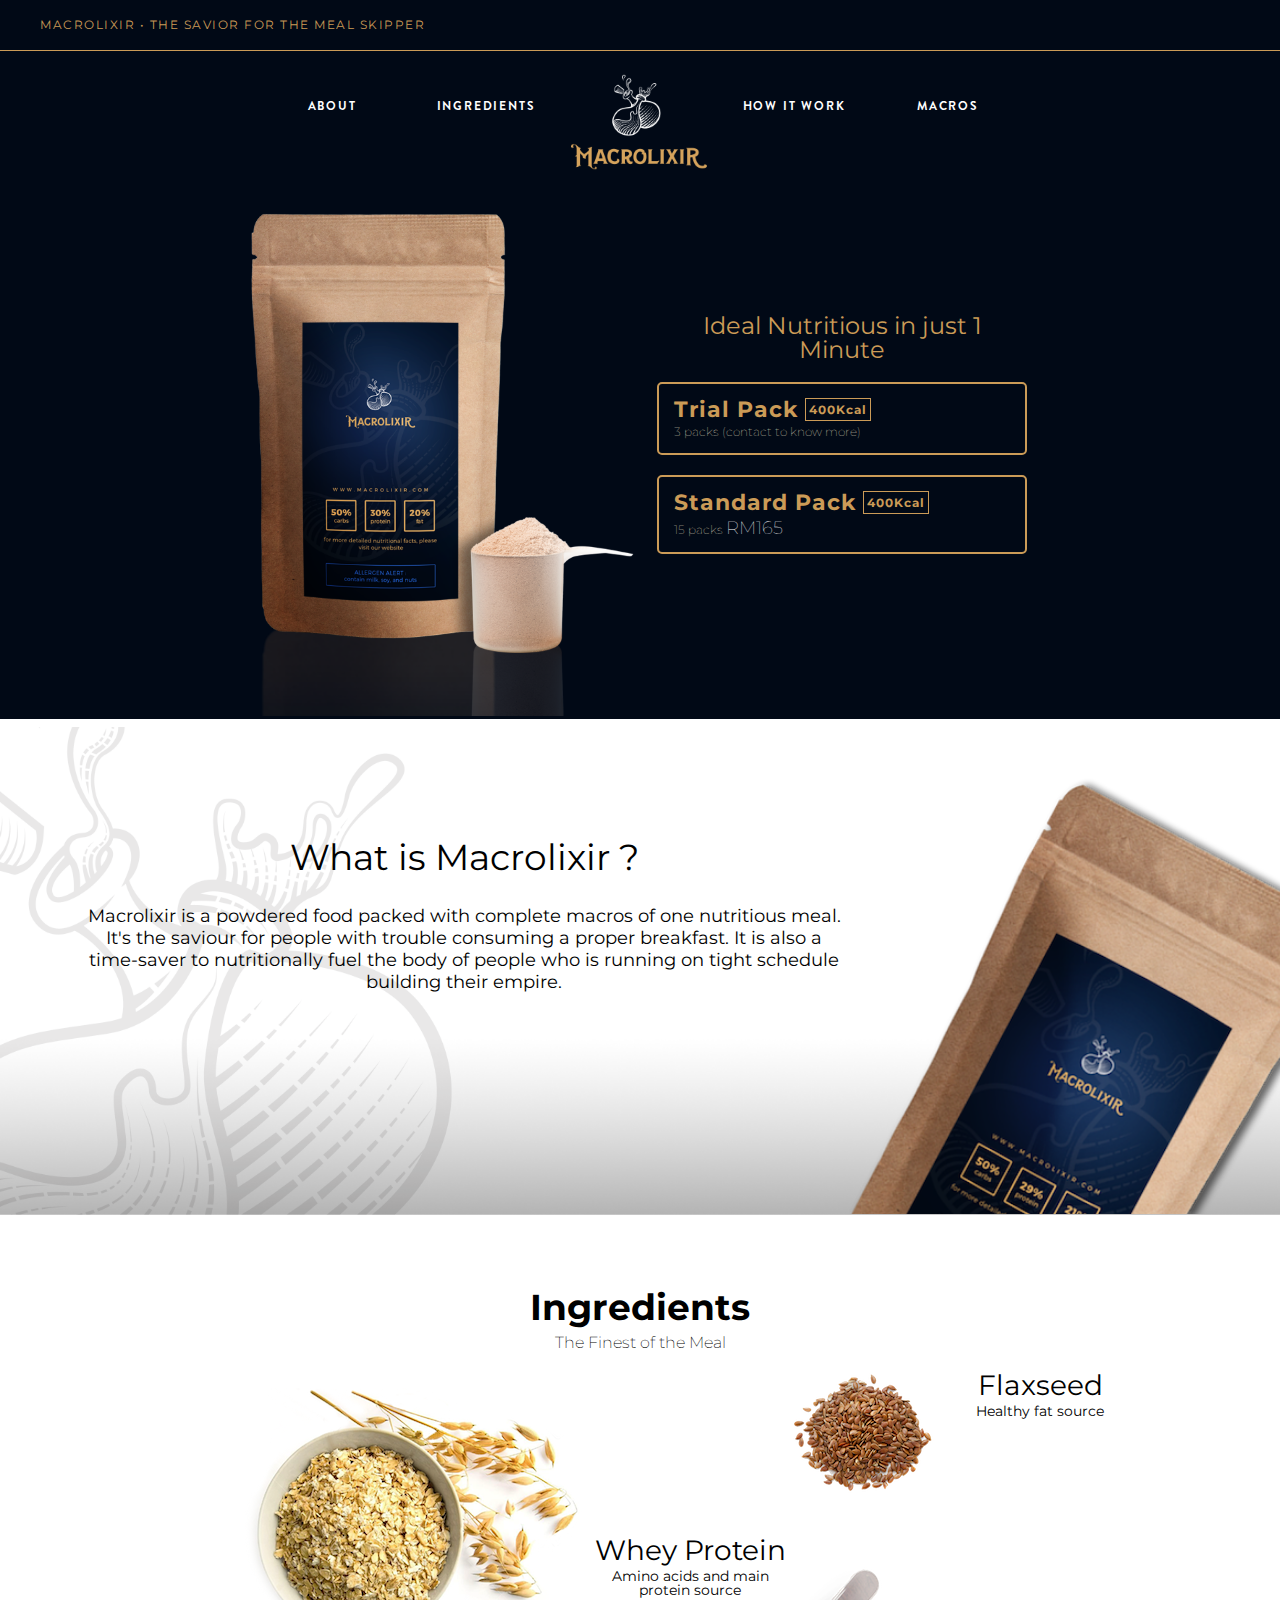
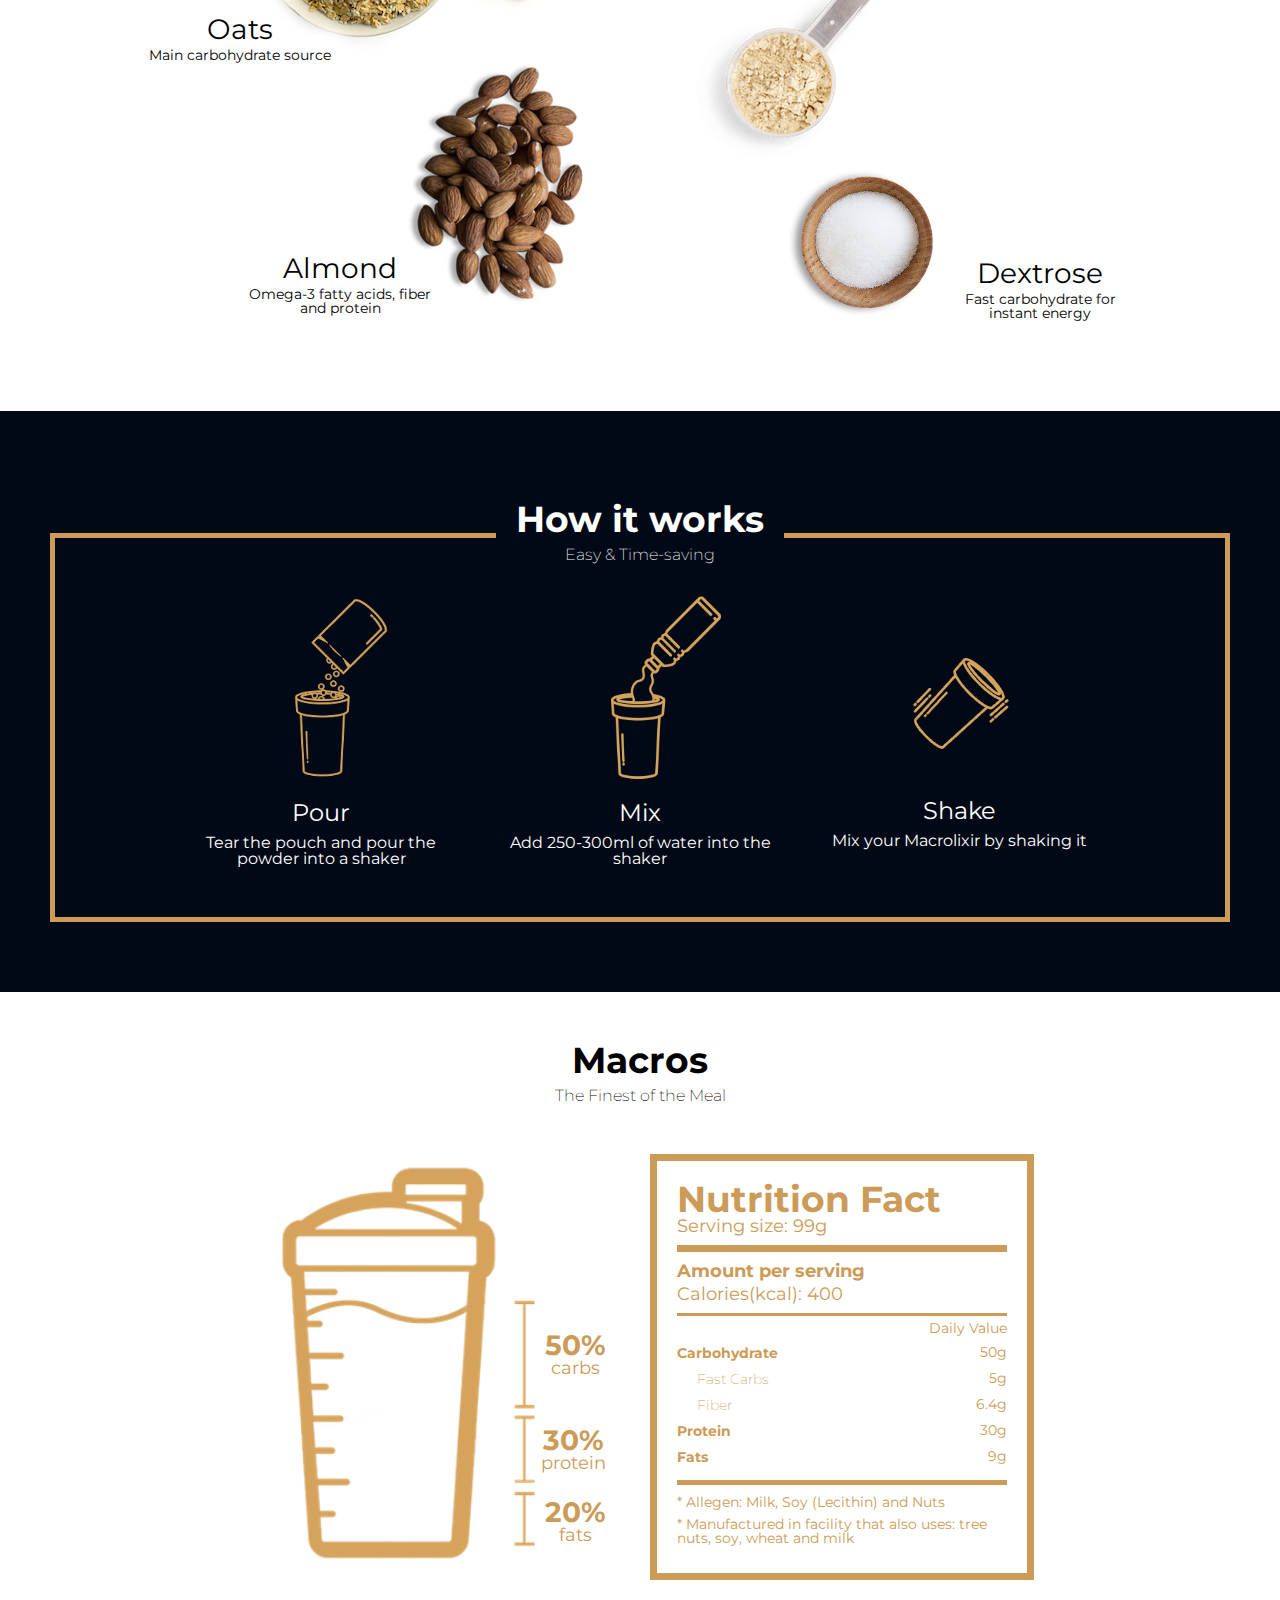
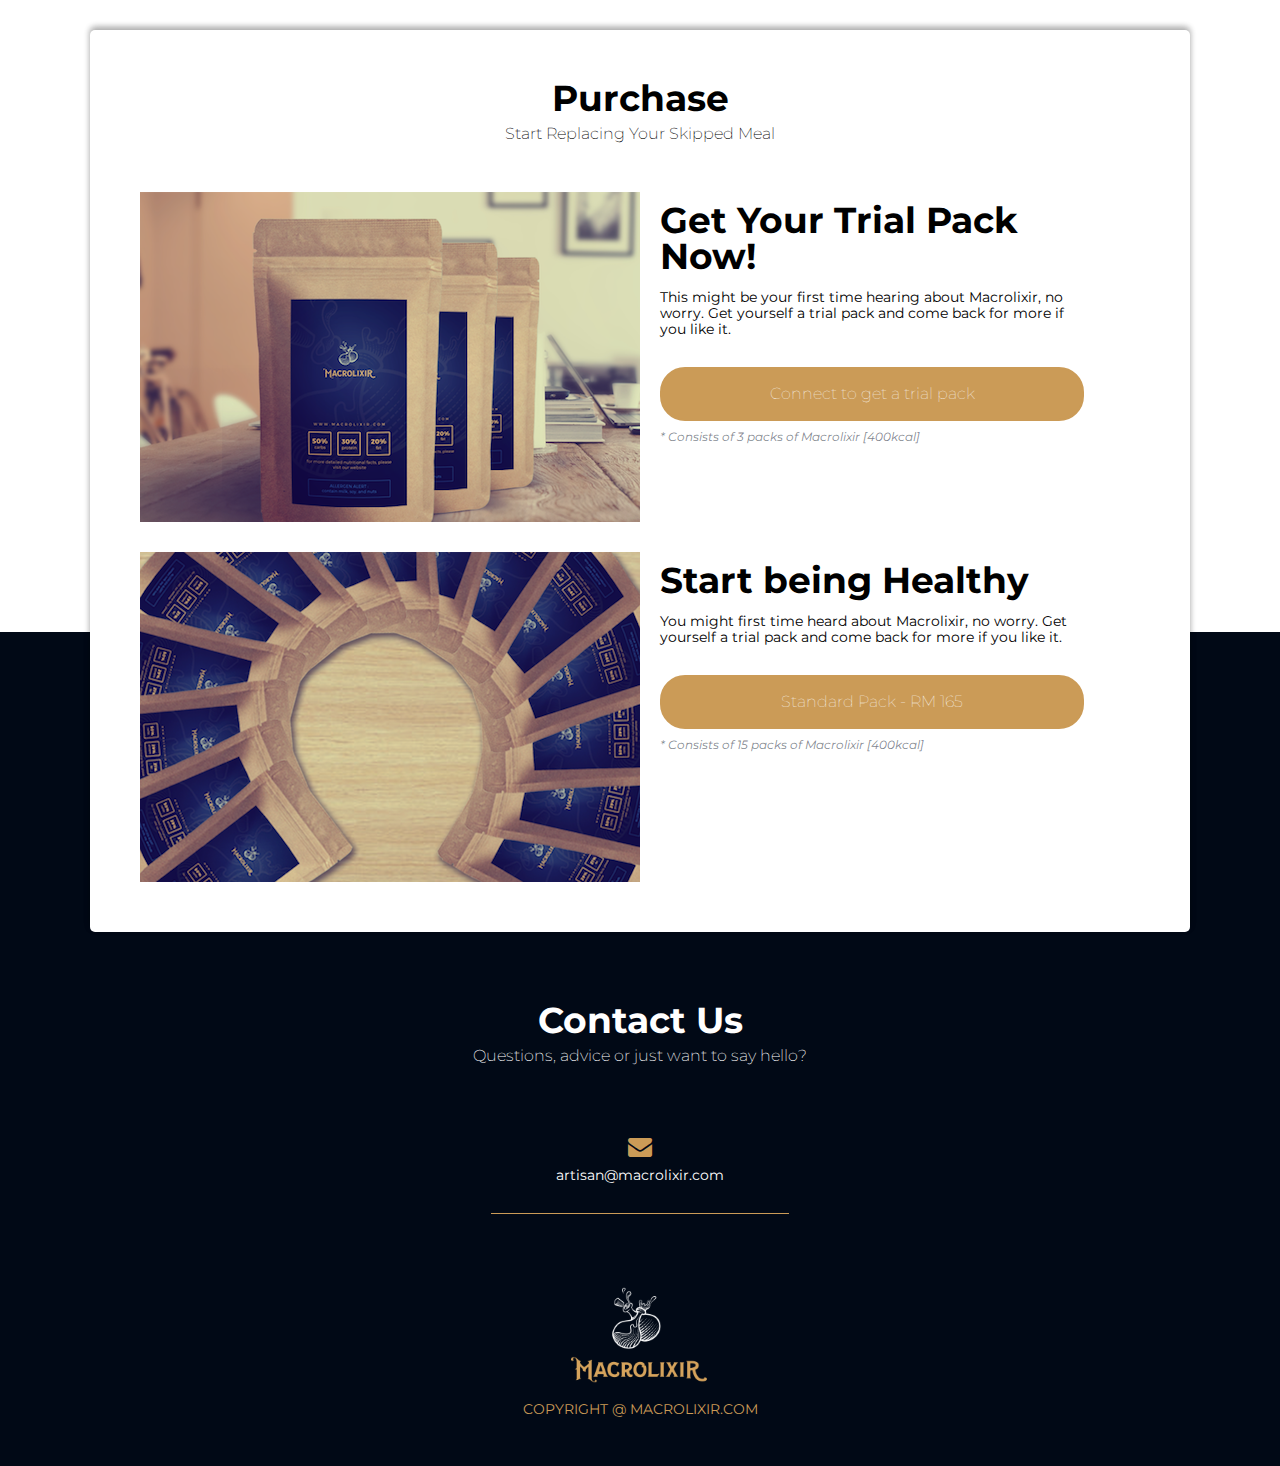
==== commit 13f8cf10: "change contact column to one" ====
--- a/index.html
+++ b/index.html
@@ -13,7 +13,7 @@
 <body>
 	<div class="contact-us-btn">
 		<p>
-			<i class="fa fa-phone" aria-hidden="true"></i>
+			<i class="fa fa-envelope" aria-hidden="true"></i>
 		</p>
 	</div>
 	<div id="#trial-popup" class="popup-background trial-popup">
@@ -356,24 +356,14 @@
 				<p class="section-title">Contact Us</p>
 				<p class="section-description">Questions, advice or just want to say hello?</p>
 				<div class="contact-info">
-					<div class="contact-detail">
-						<p>
-							<i class="fa fa-phone" aria-hidden="true"></i>
-						</p>
-						<p>012 - 3456 7890</p>	
-					</div>
-					<div class="contact-detail">
-						<p>
-							<i class="fa fa-map-marker" aria-hidden="true"></i>
-						</p>
-						<p>207 S Broadway, Los Angeles, CA 90012, USA</p>
-					</div>
-					<div class="contact-detail contact-detail-last">
-						<p>
-							<i class="fa fa-envelope" aria-hidden="true"></i>
-						</p>
-						<p>contact@macrolixir.com</p>
-					</div>
+					<a href="mailto:artisan@macrolixir.com?Subject=Wassup" target="_blank">
+						<div class="contact-detail">
+							<p>
+								<i class="fa fa-envelope" aria-hidden="true"></i>
+							</p>
+							<p>artisan@macrolixir.com</p>
+						</div>
+					</a>
 					<div class="clearfix"></div>
 				</div>
 			</div>
--- a/style.css
+++ b/style.css
@@ -2,6 +2,10 @@
   font-family: 'Brandon';
   src: url('font/Brandon_bld.otf');
   src: url("font/Brandon_bld.otf") format("opentype");
+}
+
+.box{
+	border: 1px solid white;
 }
 
 body, html {
@@ -812,6 +816,10 @@
 	box-sizing: border-box;
 }
 
+.contact .contact-info a{
+	text-decoration: none;
+}
+
 
 .contact p.section-title{
 	font-size: 36px;
@@ -838,8 +846,7 @@
 .contact-detail{
 	width: 30%;
 	min-height: 100px;
-	float: left;
-	margin-right: 5%;
+	margin: 0px auto;
 	padding: 10px 10px;
 	padding-bottom: 15px;
 	/*border-radius: 3px;*/
@@ -852,10 +859,6 @@
 .contact-detail:hover{
 	cursor: pointer;
 	transform: translateY(-5px);
-}
-
-.contact-detail-last{
-	margin-right: 0%;
 }
 
 .contact-us-btn{
@@ -1251,7 +1254,6 @@
 		margin-right: 0%;
 		float: center;
 		margin-top: 10px;
-		border-bottom: none;
 	}
 
 	.contact-detail:first-child{
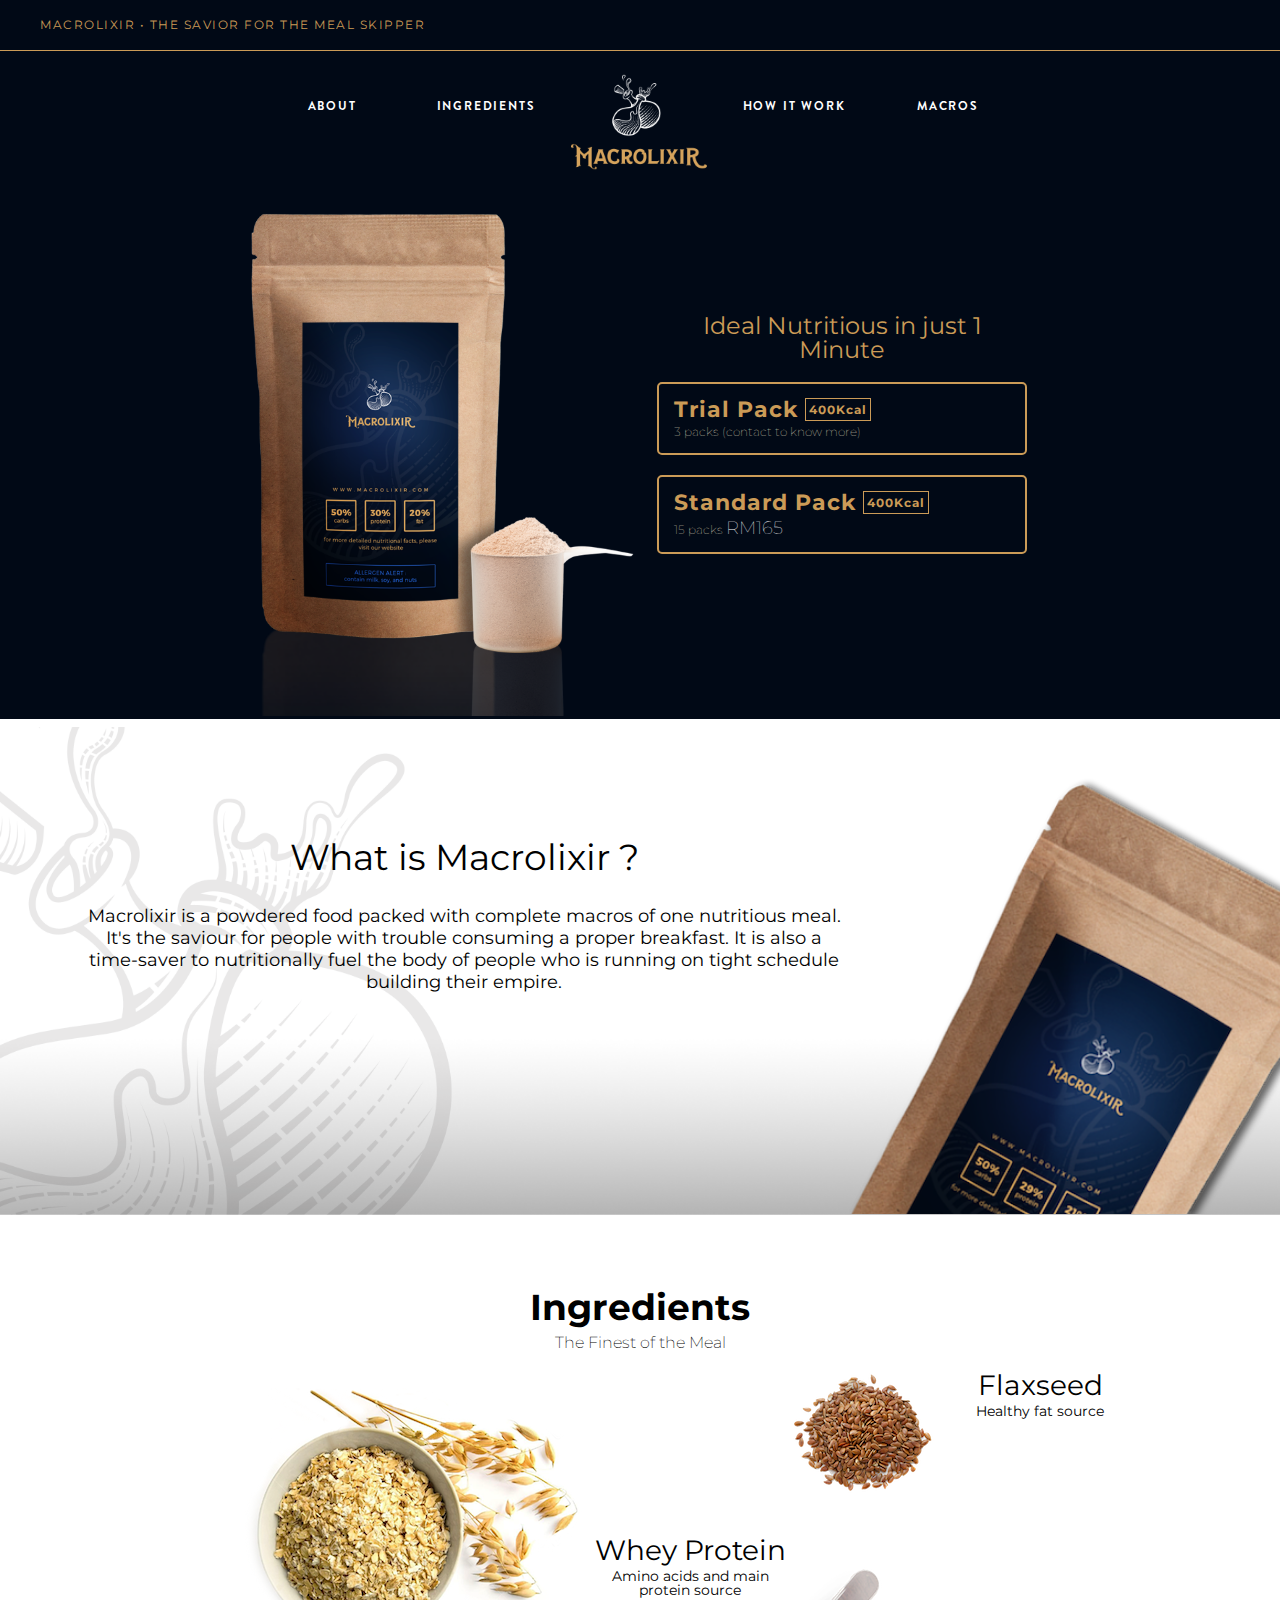
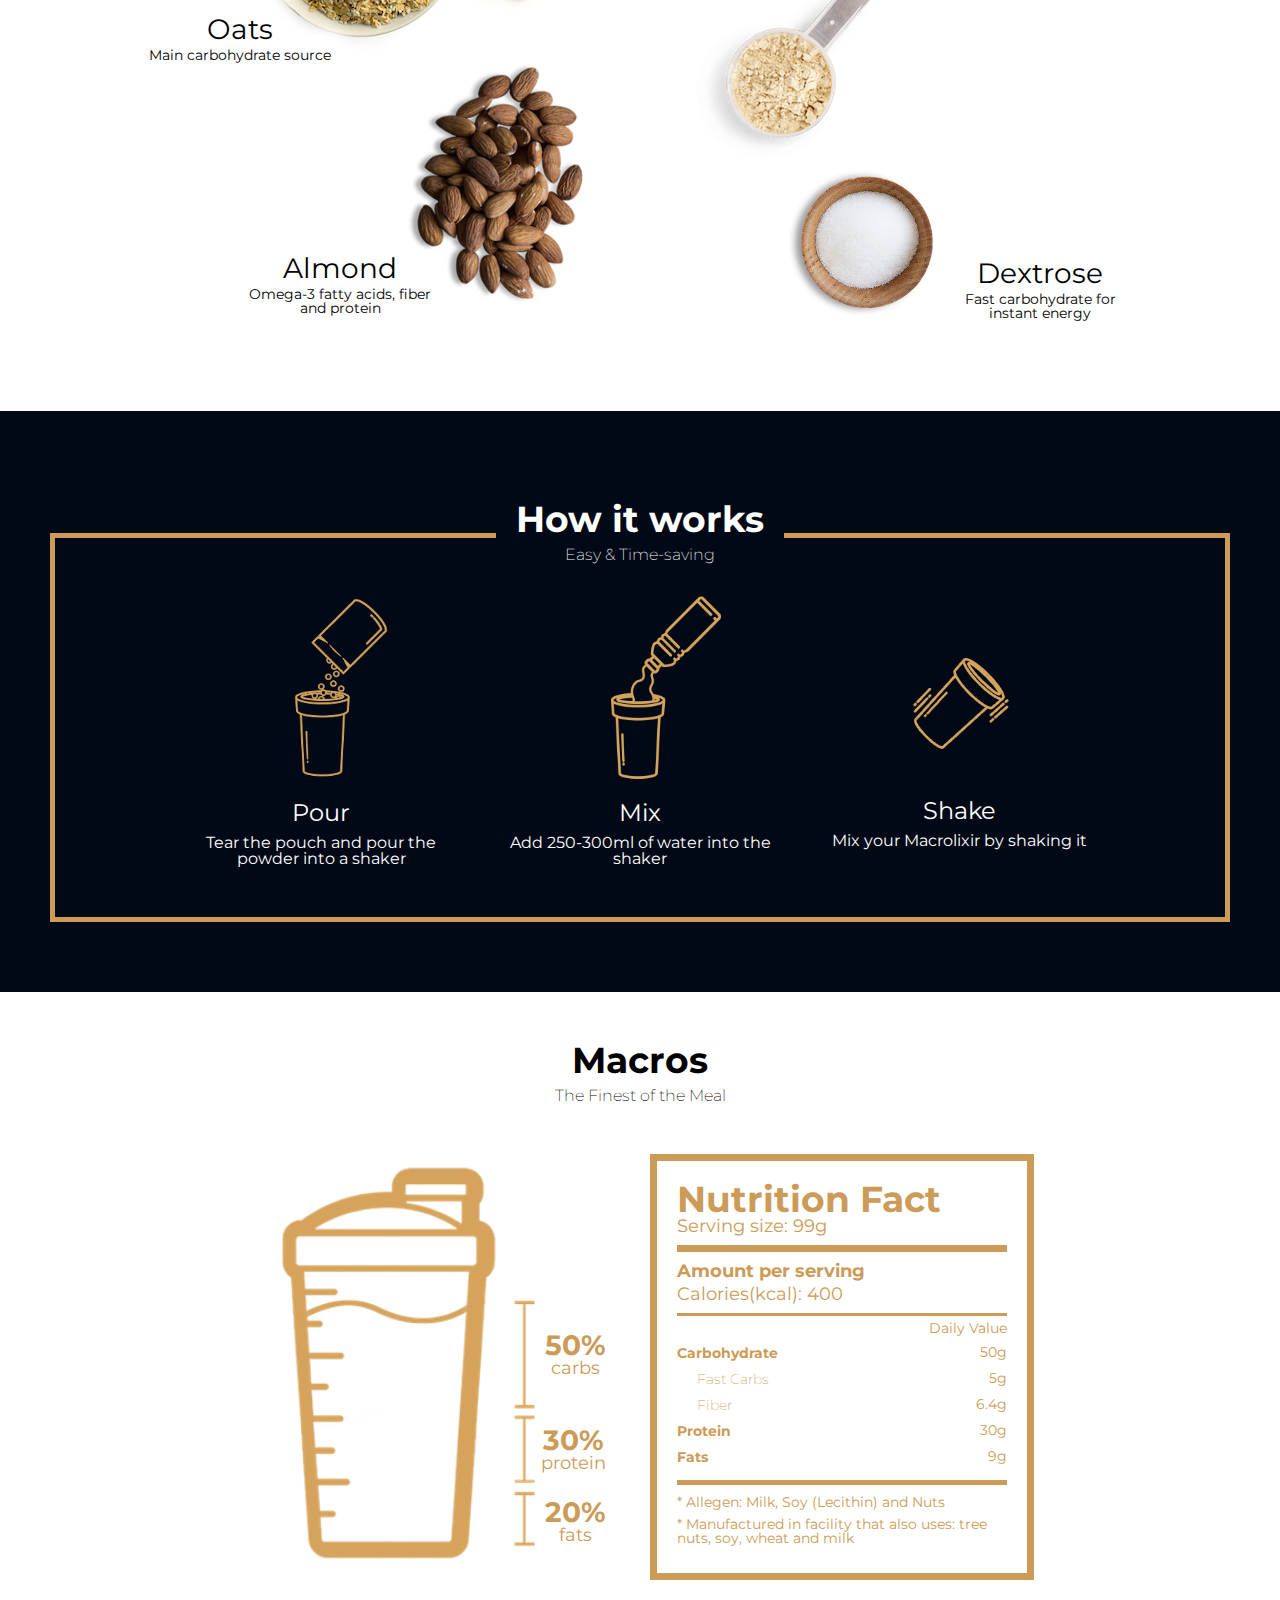
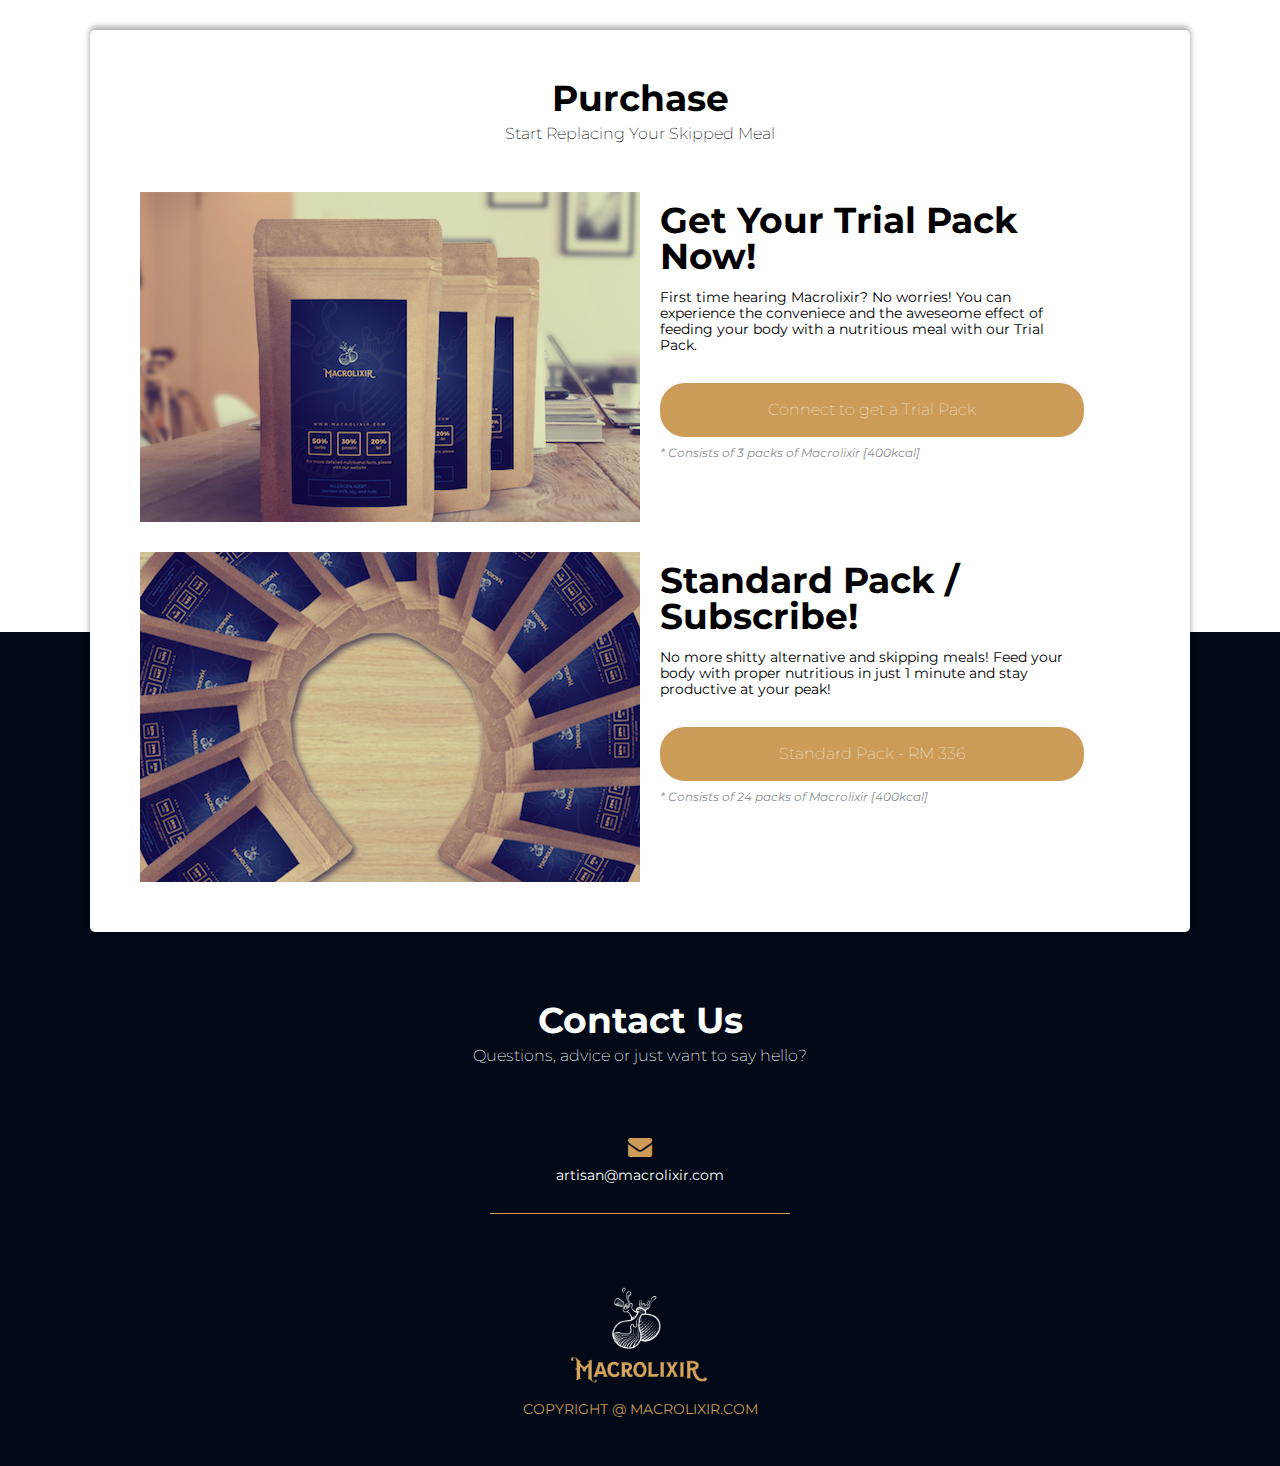
==== commit b7fe3733: "CTA copy update" ====
--- a/index.html
+++ b/index.html
@@ -24,9 +24,9 @@
 						<div id="mc_embed_signup">
 							<form id="trial-subscribe-form" action="//github.us14.list-manage.com/subscribe/post-json?u=3e394ca01b95d97f157c72e12&amp;id=7a595cd258" method="get">
 						    	<div id="mc_embed_signup_scroll">
-									<p class="pop-up-title">Get your trial pack</p>
+									<p class="pop-up-title">Get your Trial Pack</p>
 									<div class="indicates-required">
-										By filling up this form, we will reach you shortly. Don't worry we won't spam you
+										Thank you for your interest! Our artisan will contact you shortly with the details.
 									</div>
 									<div class="mc-field-group">
 										<input type="text" value="" name="NAME" class="required mailchimp-input" id="name" placeholder="Name">
@@ -69,10 +69,10 @@
 							<form id="standard-subscribe-form" action="//github.us14.list-manage.com/subscribe/post-json?u=3e394ca01b95d97f157c72e12&amp;id=72e726c12e" method="get">
 						    	<div id="mc_embed_signup_scroll">
 									<p class="pop-up-title">
-										Get started with Standard pack
+										Get started with Standard Pack
 									</p>
 									<div class="indicates-required">
-										By filling up this form, we will reach you shortly. Don't worry we won't spam you.
+										Thank you for your interest! Our artisan will contact you shortly with the details.
 									</div>
 									<div class="">
 										<input type="text" value="" name="NAME" class="required mailchimp-input" id="name" placeholder="Name">
@@ -97,7 +97,7 @@
 					</div>
 				</div>
 				<div class="thank-you">
-					<h1 id="thank-you-title">Thank You for subscribing us!</h1>
+					<h1 id="thank-you-title">Thank You for your interest!</h1>
 					<div class="indicates-required">
 						<!-- We'll get back to you within 24 hours. -->
 					</div>
@@ -325,10 +325,9 @@
 						Get Your Trial Pack Now!
 					</p>
 					<p class="purchase-description">
-						This might be your first time hearing about Macrolixir, no worry.
-						Get yourself a trial pack and come back for more if you like it.
+						First time hearing Macrolixir? No worries! You can experience the conveniece and the aweseome effect of feeding your body with a nutritious meal with our Trial Pack. 
 					</p>
-					<div class="btn-gold btn-purchase" id="trial-btn">Connect to get a trial pack</div>
+					<div class="btn-gold btn-purchase" id="trial-btn">Connect to get a Trial Pack</div>
 					<p class="product-detail">* Consists of 3 packs of Macrolixir [400kcal]</p>
 				</div>
 				<div class="clearfix"></div>
@@ -337,14 +336,13 @@
 				<img src="image/purchase_weeklypic.png" alt="" class="purchase-img">
 				<div class="purchase-detail">
 					<p class="purchase-title">
-						Start being Healthy
+						Standard Pack / Subscribe!
 					</p>
 					<p class="purchase-description">
-						You might first time heard about Macrolixir, no worry.
-						Get yourself a trial pack and come back for more if you like it.
+						No more shitty alternative and skipping meals! Feed your body with proper nutritious in just 1 minute and stay productive at your peak!
 					</p>
-					<div class="btn-gold btn-purchase" id="standard-btn">Standard Pack - RM 165</div>
-					<p class="product-detail">* Consists of 15 packs of Macrolixir [400kcal]</p>
+					<div class="btn-gold btn-purchase" id="standard-btn">Standard Pack - RM 336</div>
+					<p class="product-detail">* Consists of 24 packs of Macrolixir [400kcal]</p>
 				</div>
 				<div class="clearfix"></div>
 			</div>
--- a/style.css
+++ b/style.css
@@ -845,6 +845,7 @@
 
 .contact-detail{
 	width: 30%;
+	min-width: 300px;
 	min-height: 100px;
 	margin: 0px auto;
 	padding: 10px 10px;
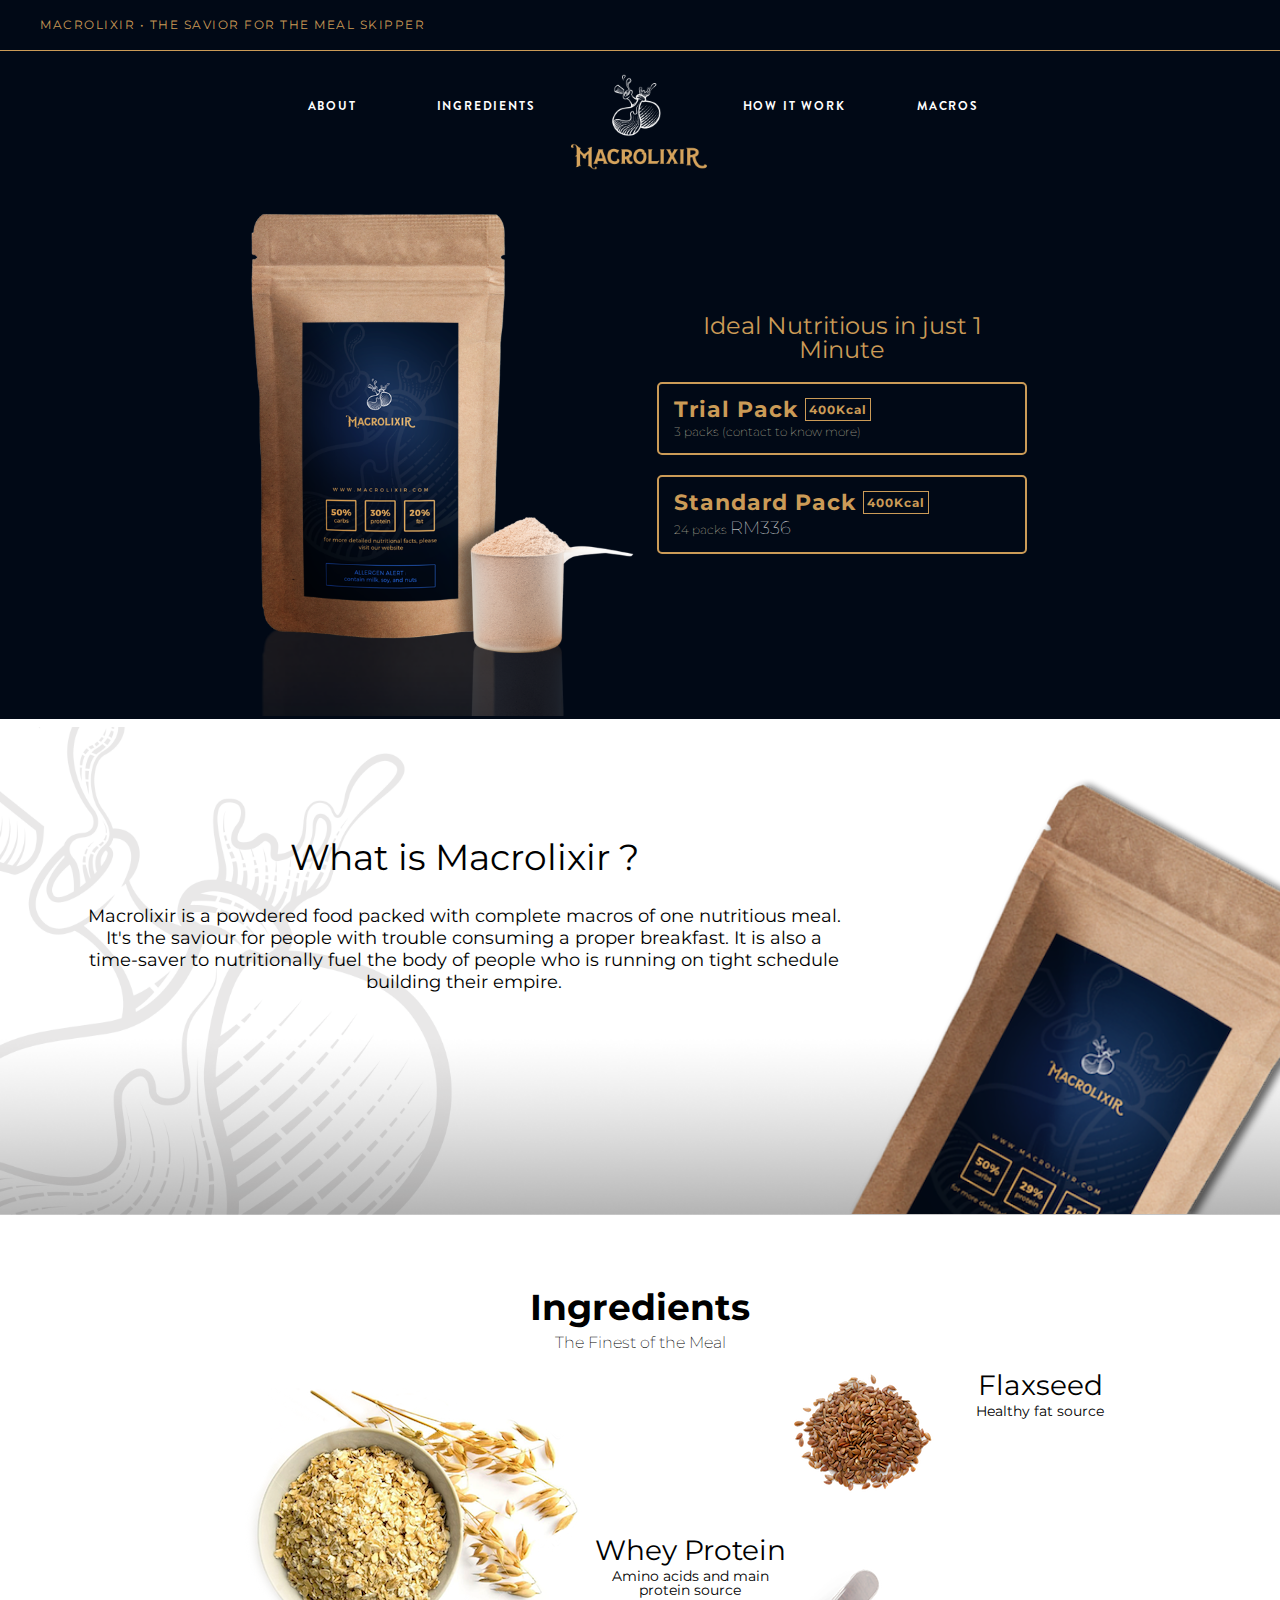
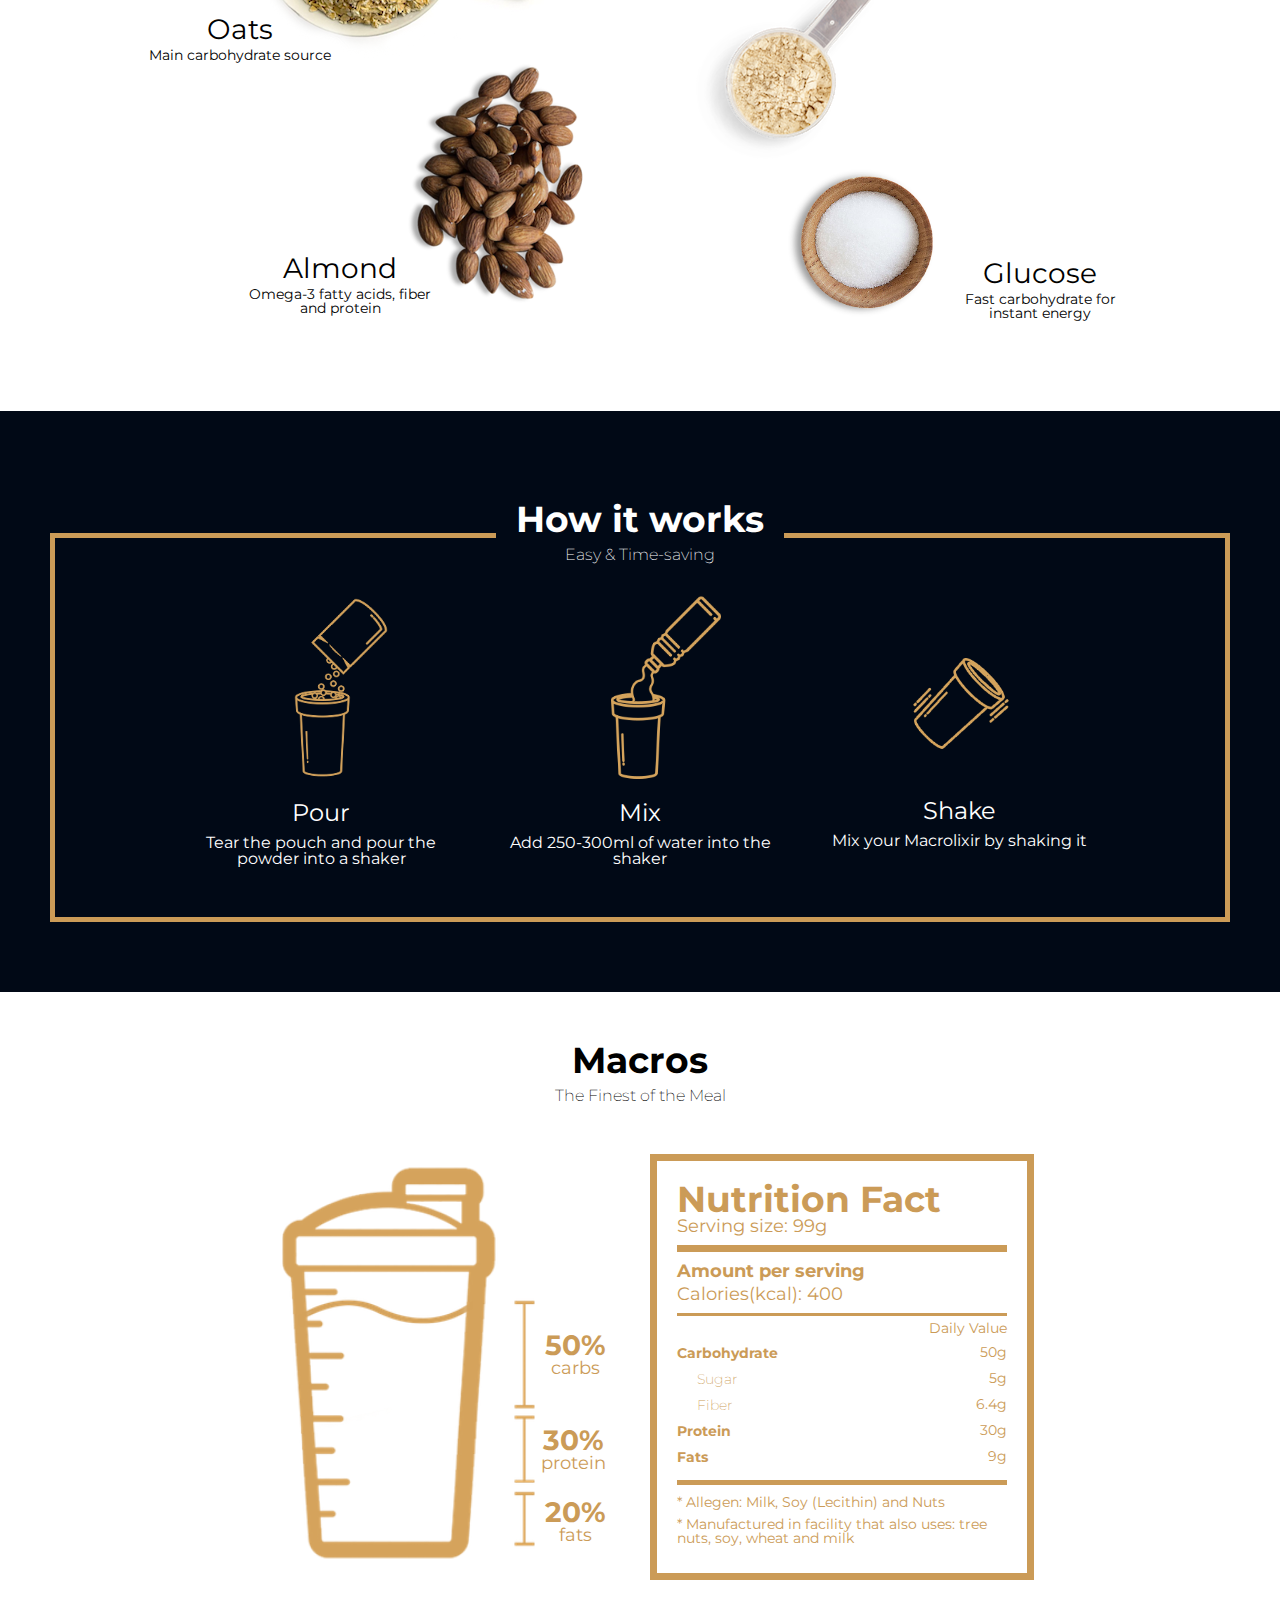
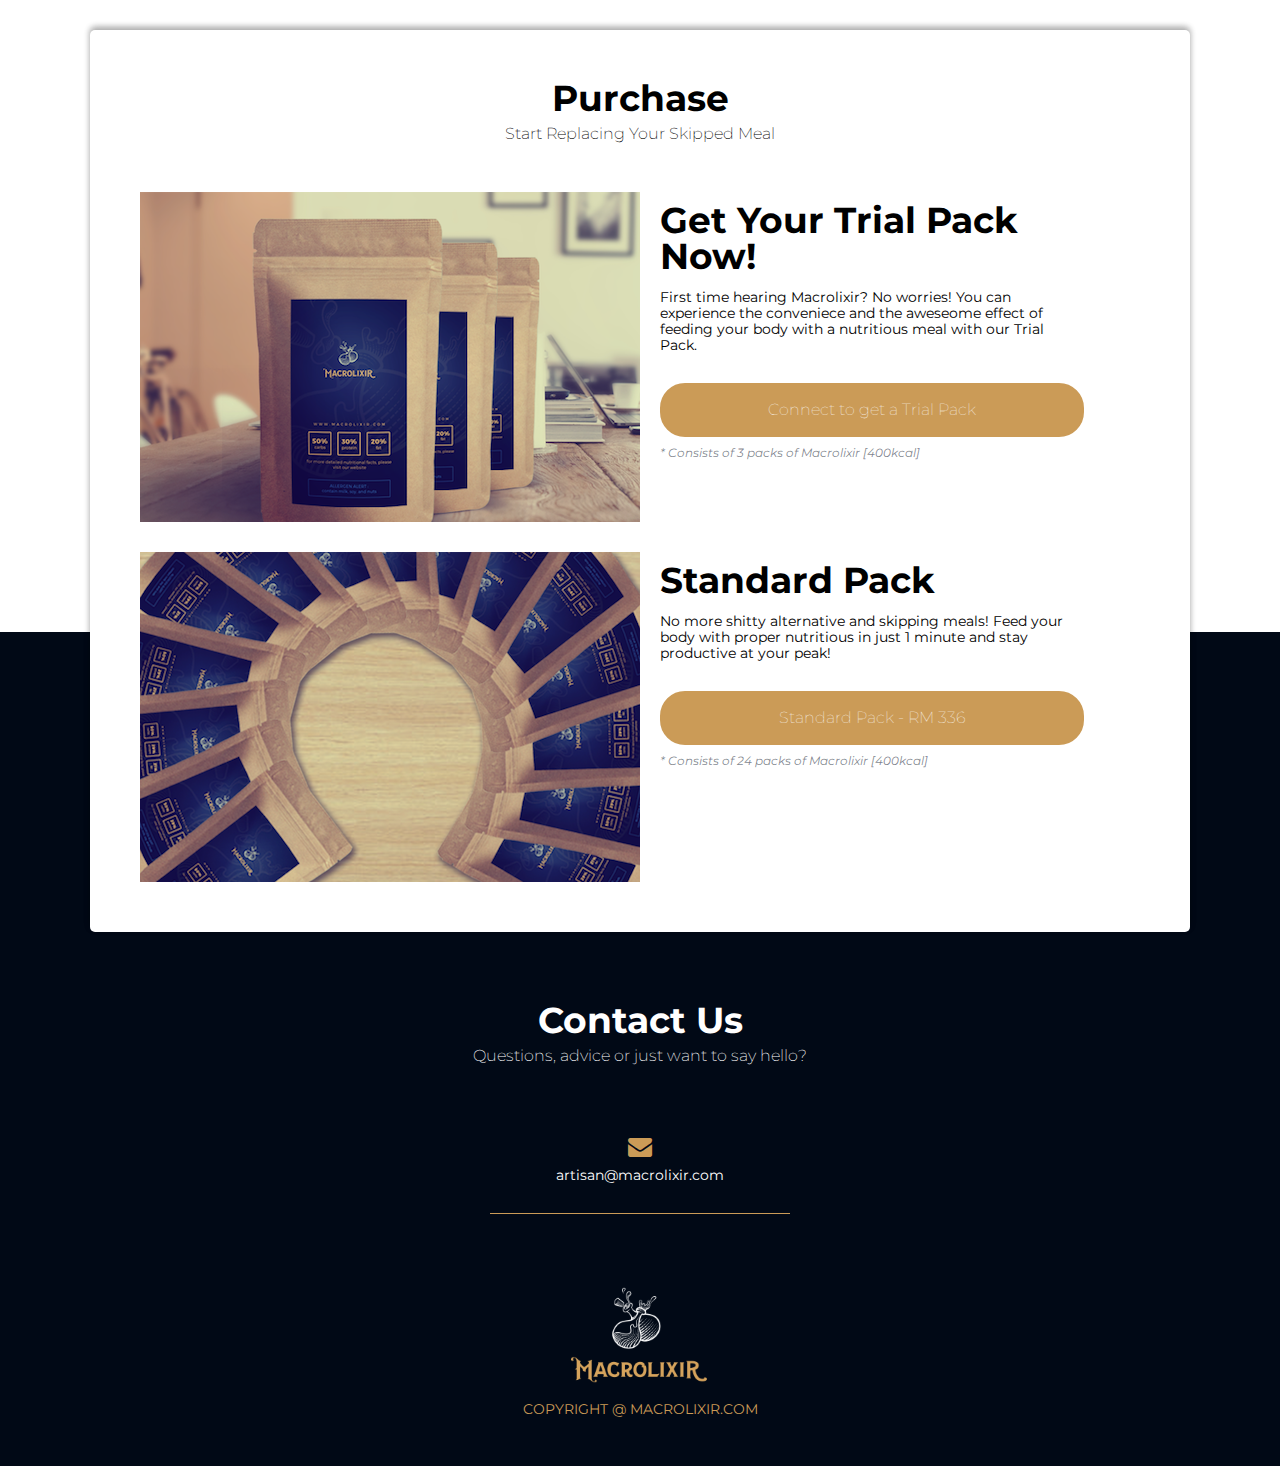
==== commit 5337dfa9: "Minor copy change" ====
--- a/index.html
+++ b/index.html
@@ -146,7 +146,7 @@
 				</div>
 				<div id="standard-pack" class="btn-gold2 standard-pack">
 					<p class="btn-title">Standard Pack <span class="btn-kcal">400Kcal</span></p>
-					<p class="btn-desc">15 packs <span class="btn-price">RM165</span></p>
+					<p class="btn-desc">24 packs <span class="btn-price">RM336</span></p>
 				</div>
 
 			</div>
@@ -196,7 +196,7 @@
 				<div class="sugar-box food-box">
 					<img src="image/ingredients_sugar.png" alt="" class="sugar-img">
 					<div class="ingredients-details sugar">
-						<p class="ingredient-name">Dextrose</p>
+						<p class="ingredient-name">Glucose</p>
 						<p class="ingredient-description">Fast carbohydrate for instant energy</p>
 					</div>
 
@@ -284,7 +284,7 @@
 							<p class="nutrition-value">50g</p>
 						</div>
 						<div class="nutrition-fact">
-							<p class="nutrition-type nutrition-subtype">Fast Carbs </p>
+							<p class="nutrition-type nutrition-subtype">Sugar</p>
 							<p class="nutrition-value">5g</p>
 						</div>
 						<div class="nutrition-fact">
@@ -336,7 +336,7 @@
 				<img src="image/purchase_weeklypic.png" alt="" class="purchase-img">
 				<div class="purchase-detail">
 					<p class="purchase-title">
-						Standard Pack / Subscribe!
+						Standard Pack
 					</p>
 					<p class="purchase-description">
 						No more shitty alternative and skipping meals! Feed your body with proper nutritious in just 1 minute and stay productive at your peak!
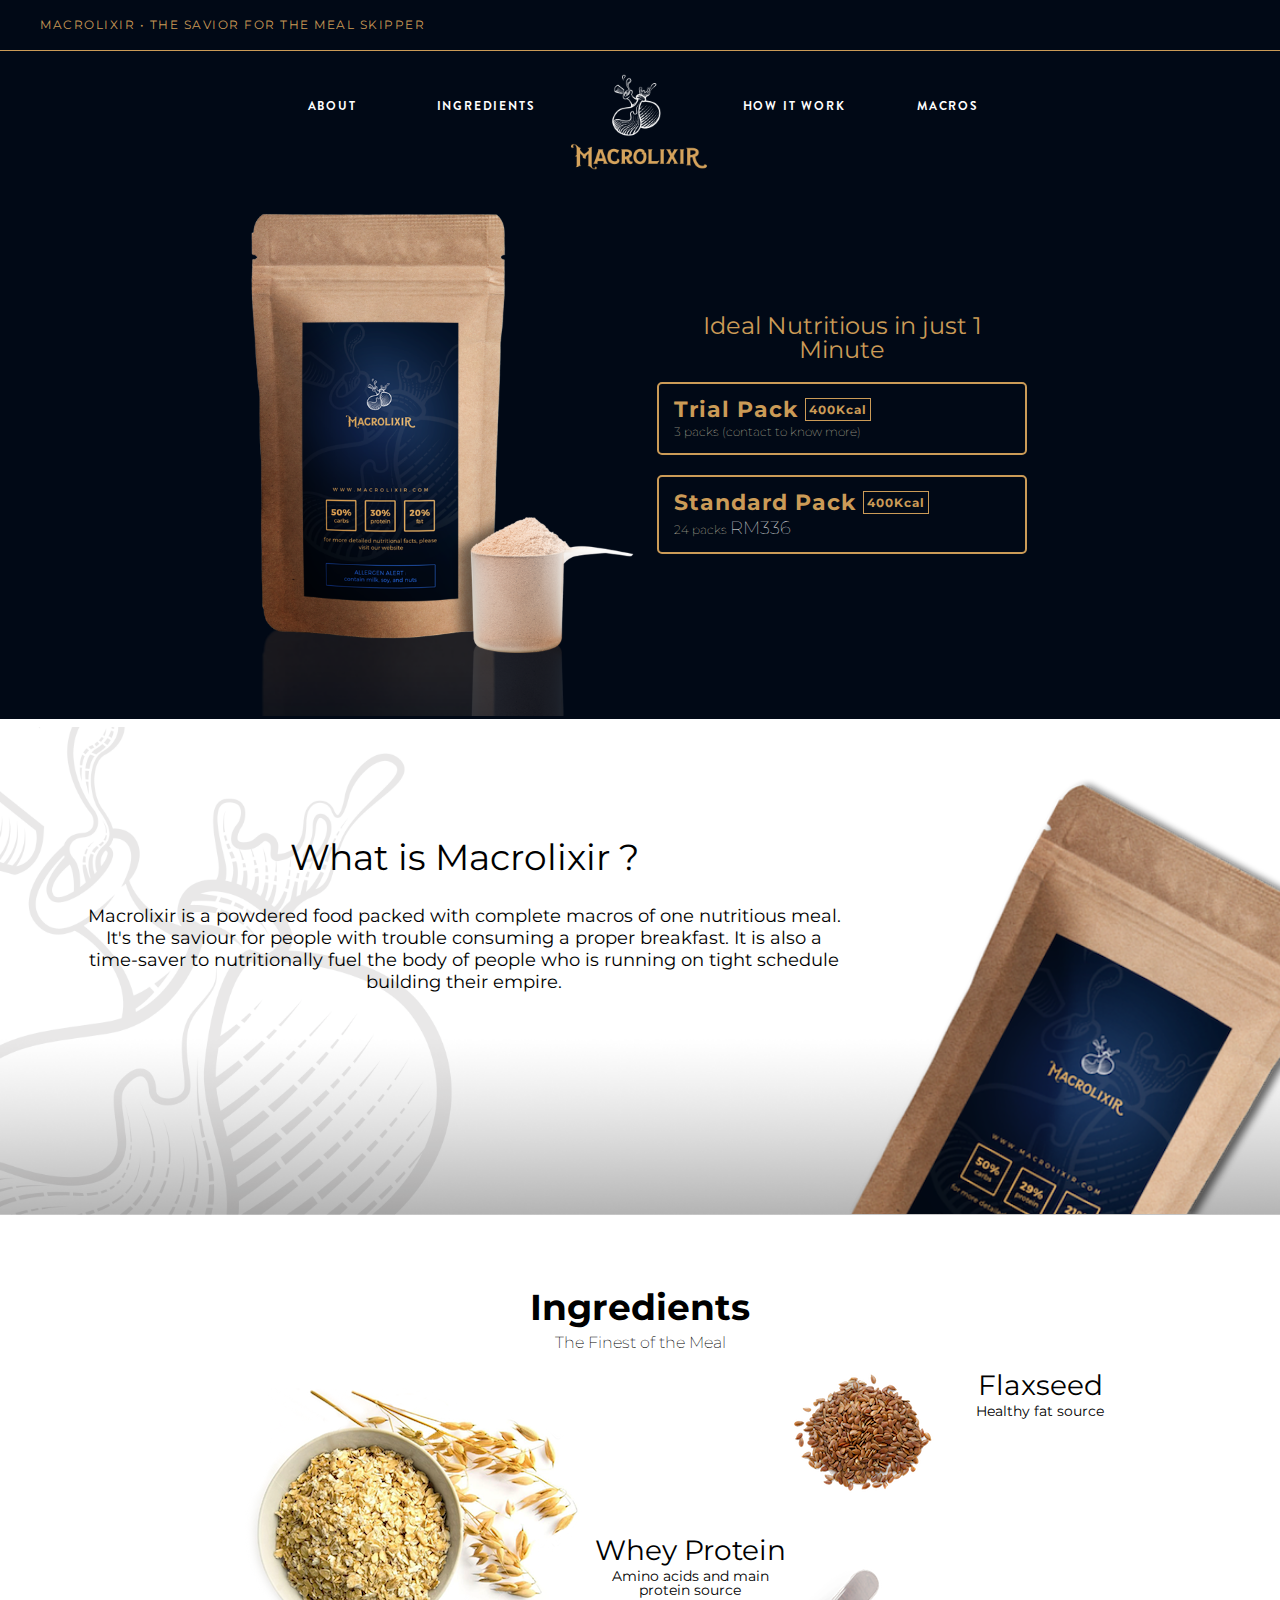
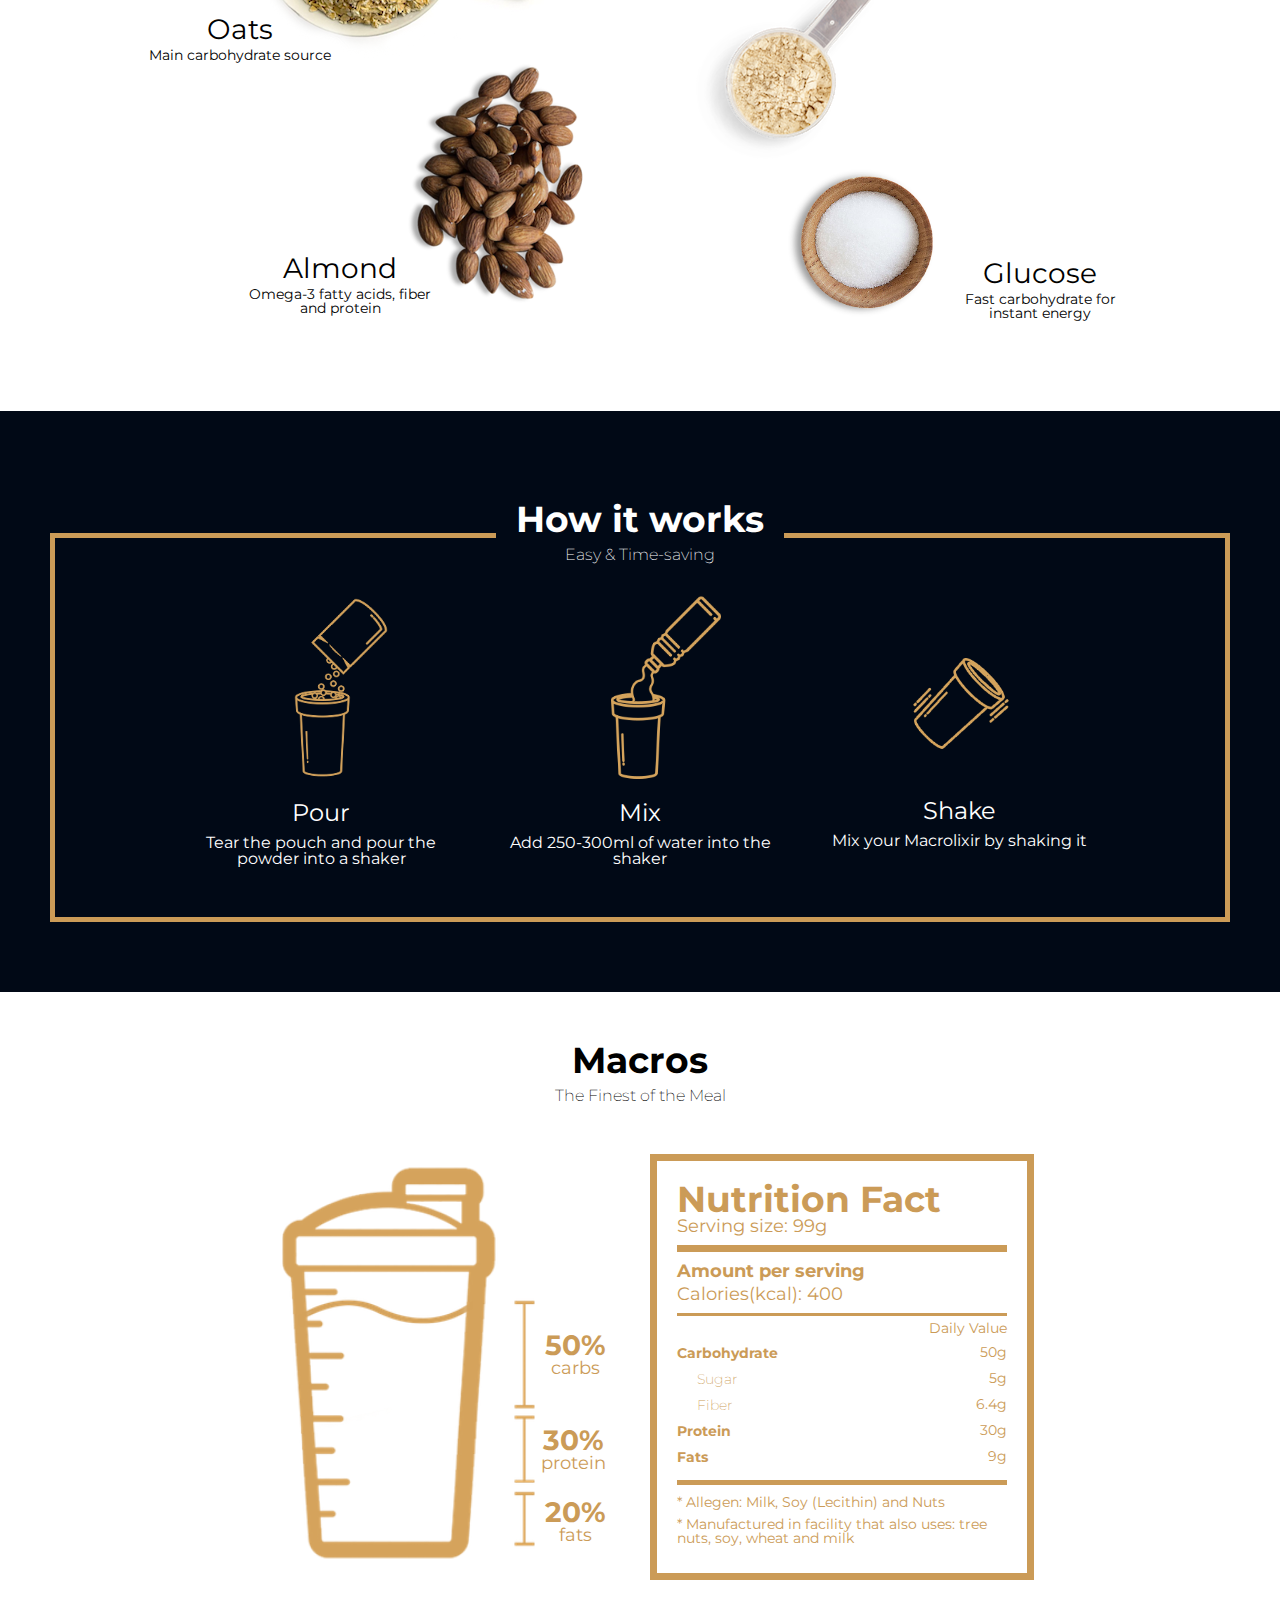
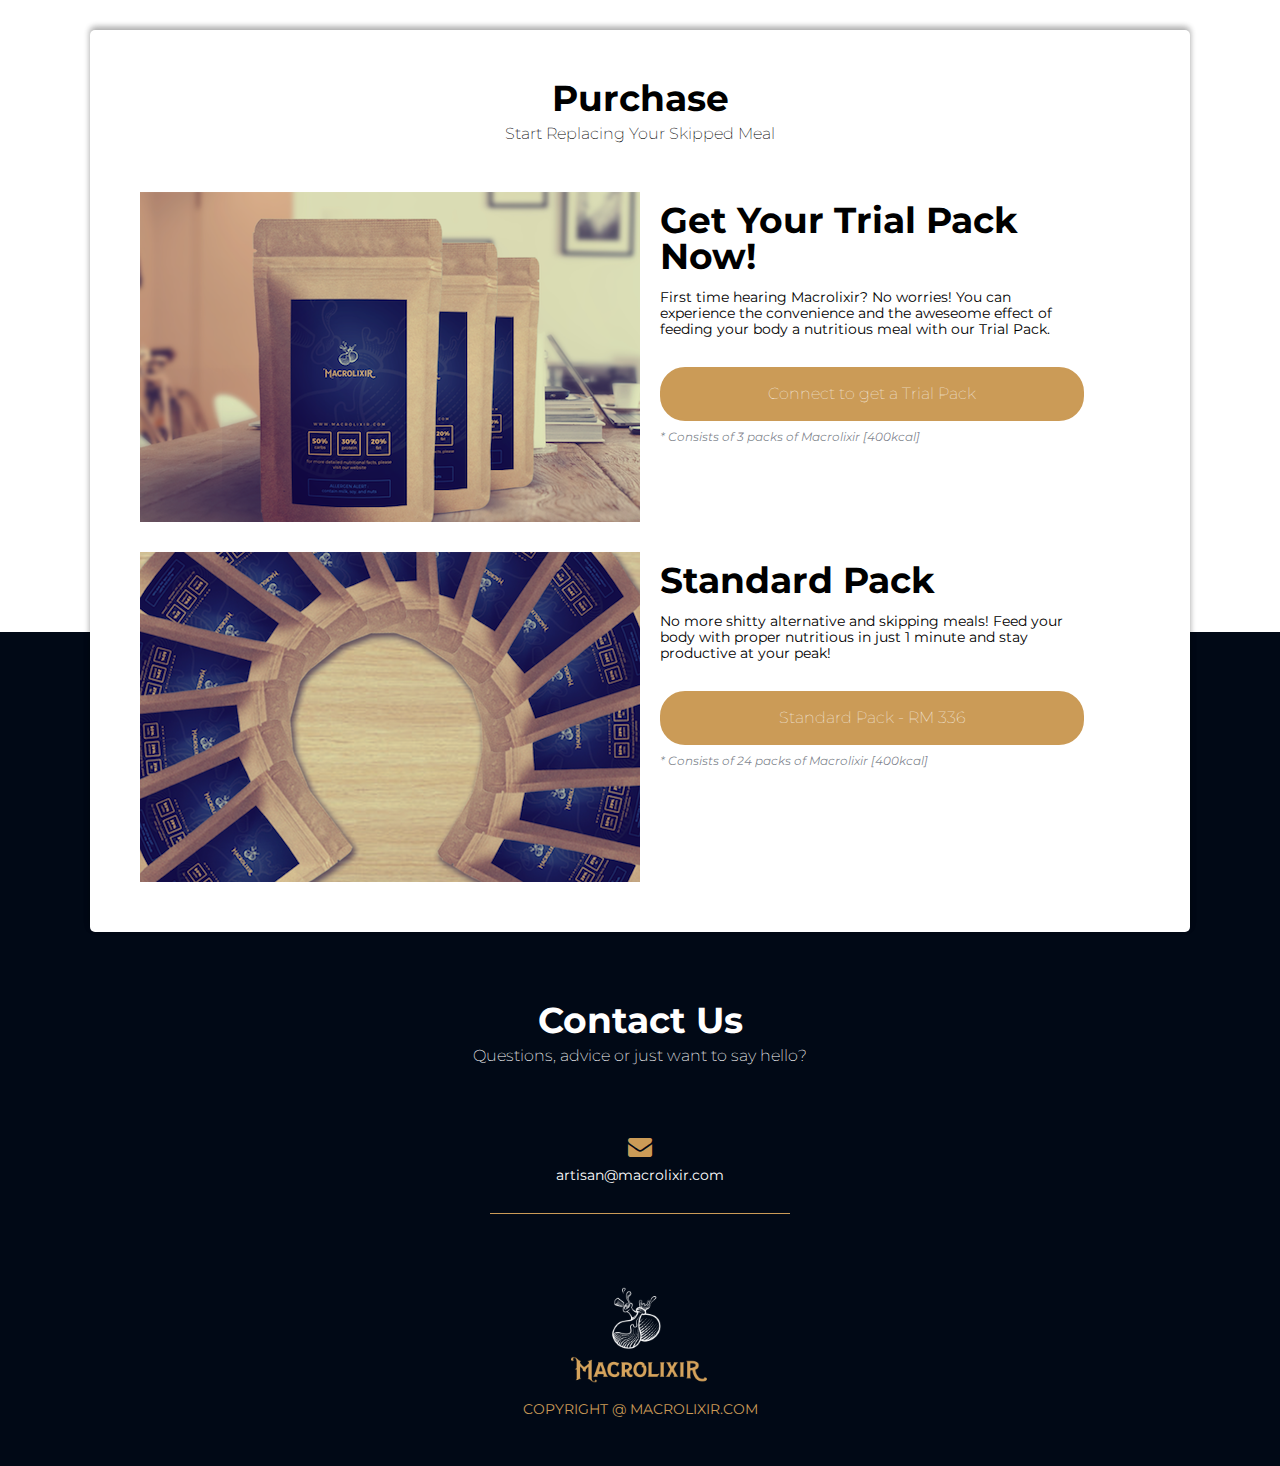
==== commit ffc93a36: "typo" ====
--- a/index.html
+++ b/index.html
@@ -325,7 +325,7 @@
 						Get Your Trial Pack Now!
 					</p>
 					<p class="purchase-description">
-						First time hearing Macrolixir? No worries! You can experience the conveniece and the aweseome effect of feeding your body with a nutritious meal with our Trial Pack. 
+						First time hearing Macrolixir? No worries! You can experience the convenience and the aweseome effect of feeding your body a nutritious meal with our Trial Pack. 
 					</p>
 					<div class="btn-gold btn-purchase" id="trial-btn">Connect to get a Trial Pack</div>
 					<p class="product-detail">* Consists of 3 packs of Macrolixir [400kcal]</p>
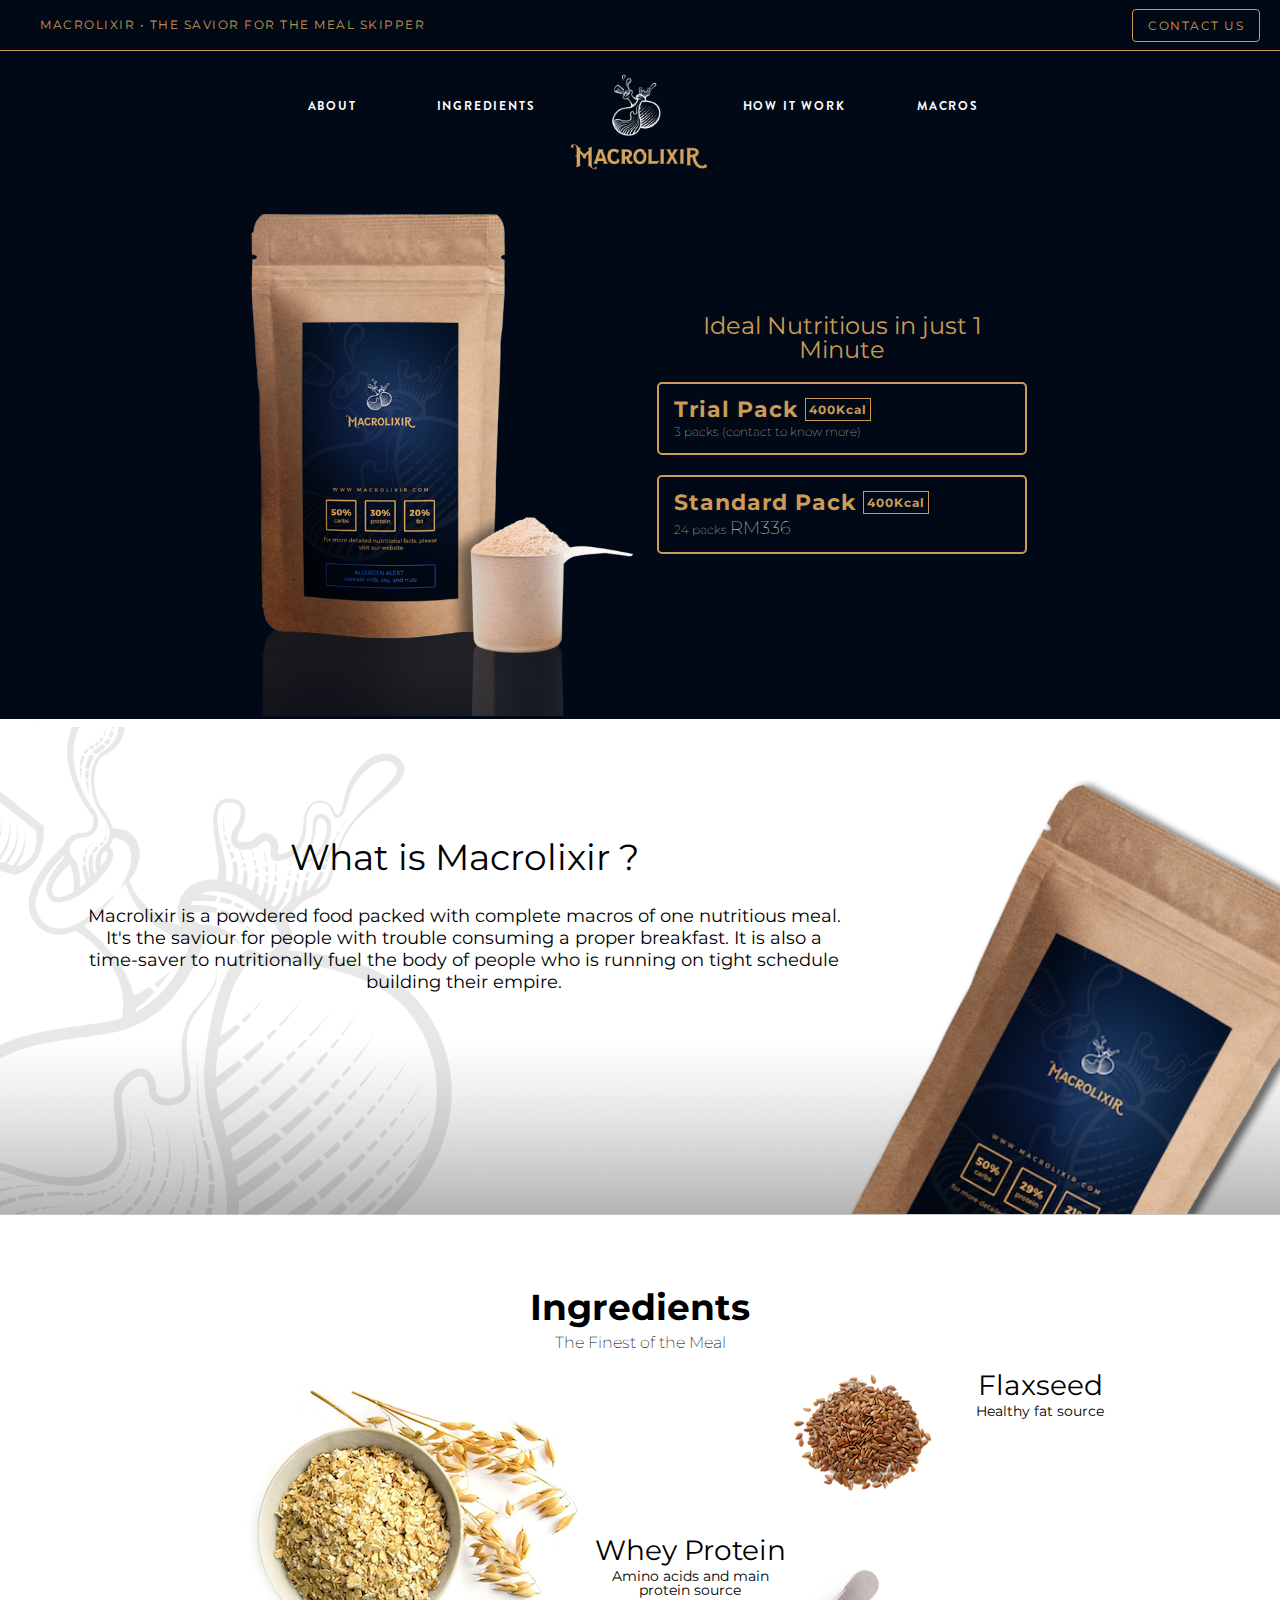
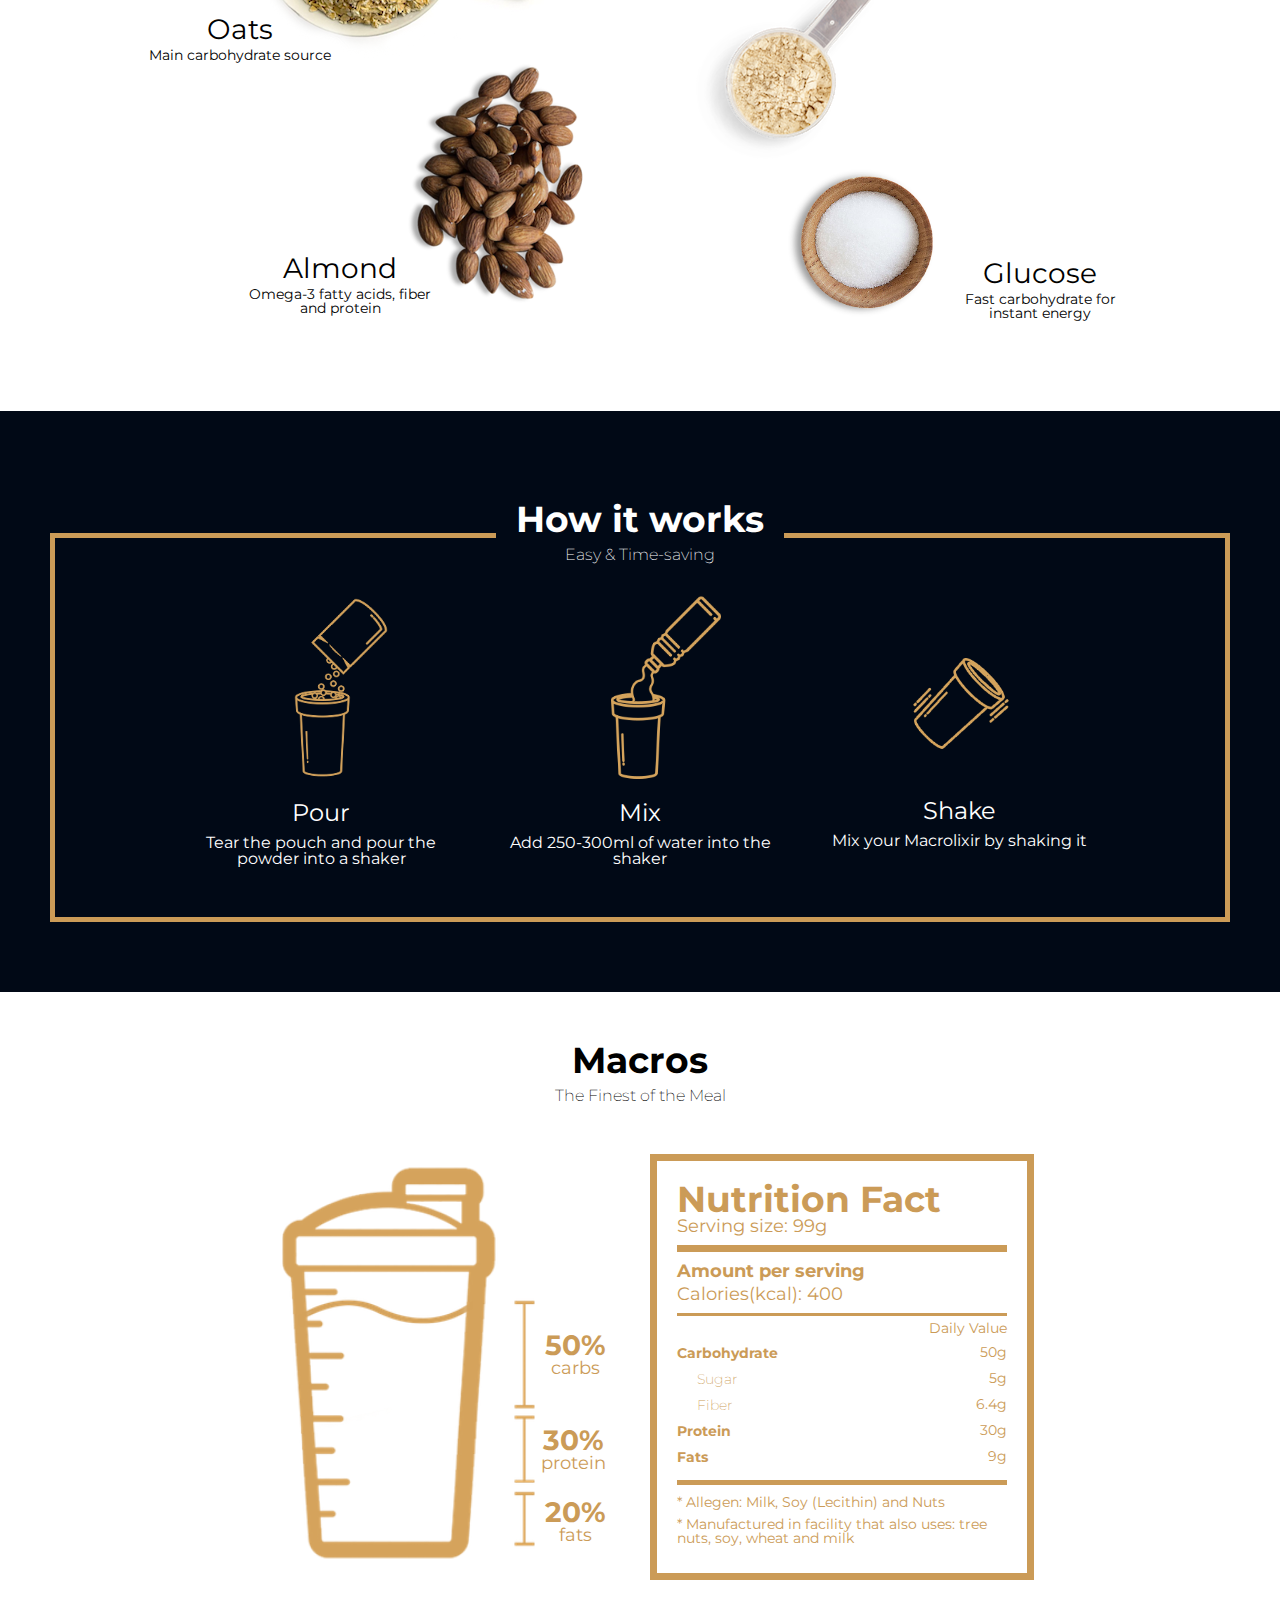
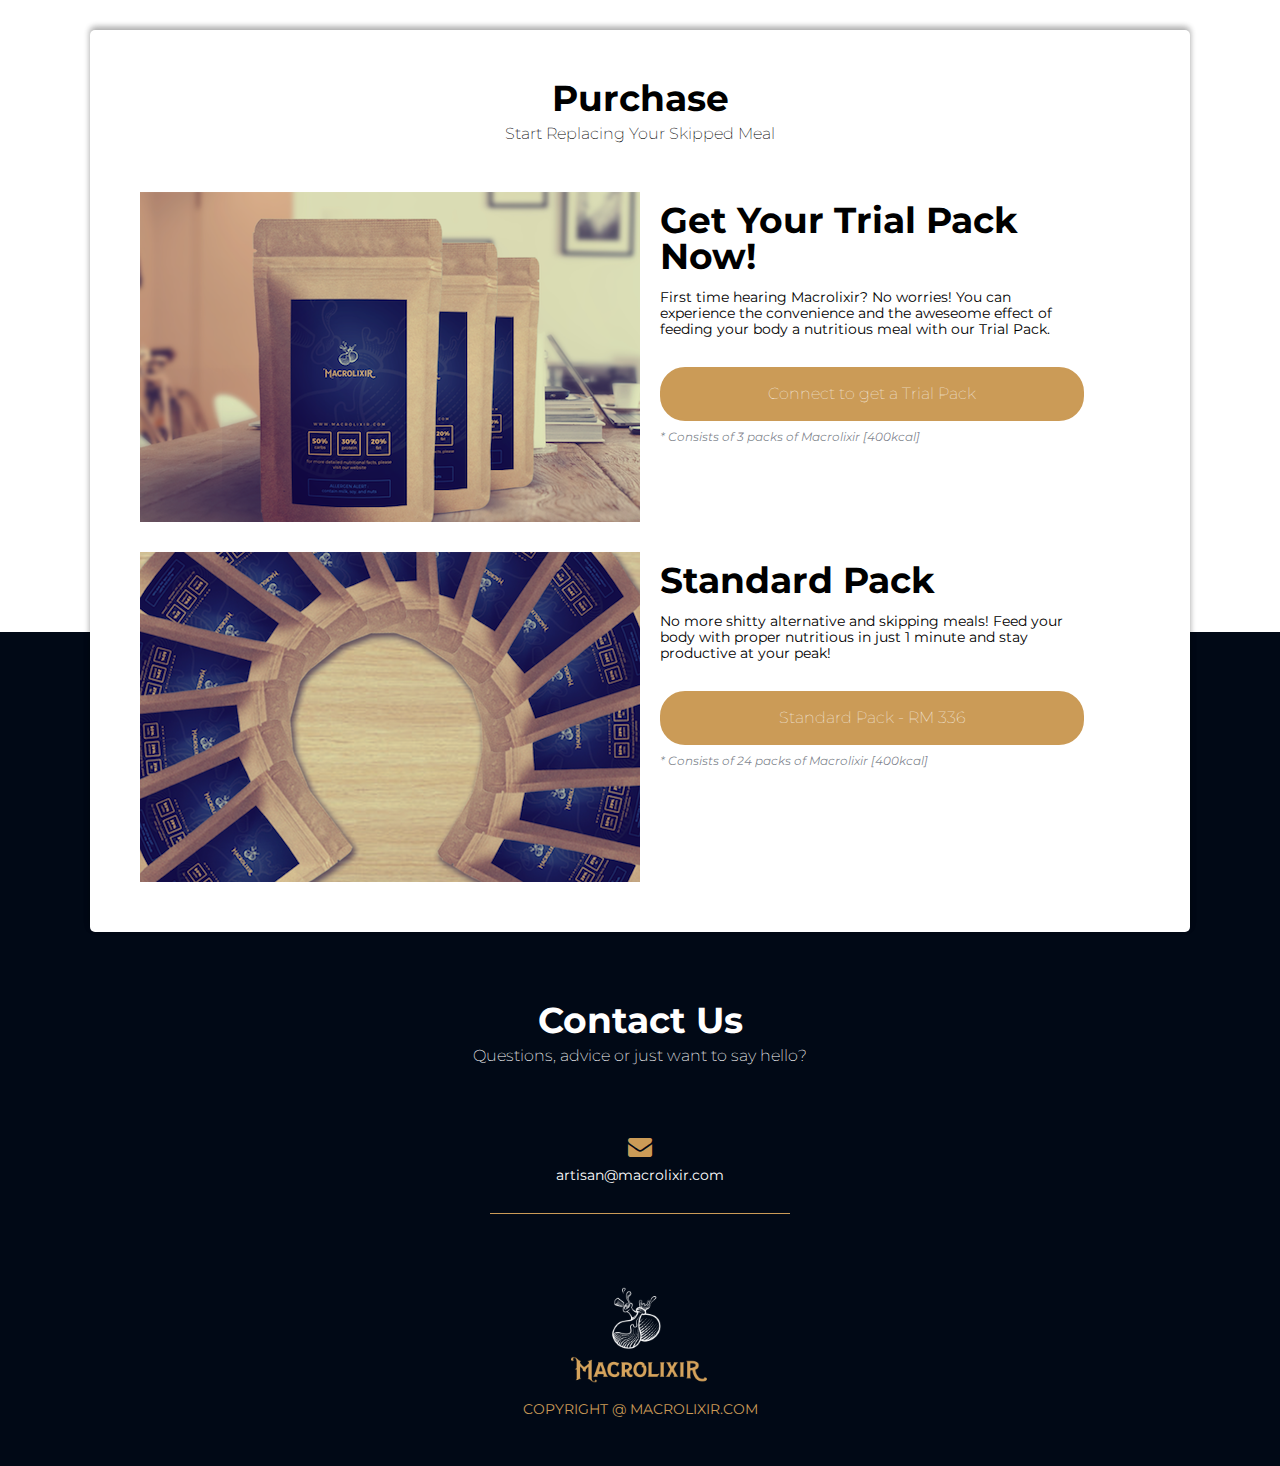
==== commit 23faf711: "add contact button on topbar" ====
--- a/index.html
+++ b/index.html
@@ -115,6 +115,9 @@
 		<p>
 			Macrolixir &bull; The Savior for the meal skipper
 		</p>
+		<p class="contact-btn">
+			Contact Us
+		</p>
 	</div>
 	<div class="navbar mobile-navbar">
 		<ul>
--- a/style.css
+++ b/style.css
@@ -192,6 +192,23 @@
 	margin-left: 40px;
 	letter-spacing: 1.5px;
 	text-transform: uppercase;
+	display: inline-block;
+}
+
+.topbar p.contact-btn{
+	border: 1px solid #cb9b57;
+	border-radius: 4px;
+	float: right;
+	margin-top: 9px;
+	margin-right: 20px;
+	line-height: normal;
+	padding: 8px 15px;
+}
+
+.topbar p.contact-btn:hover{
+	cursor: pointer;
+	background-color: #cb9b57;
+	color: white;
 }
 
 .navbar{
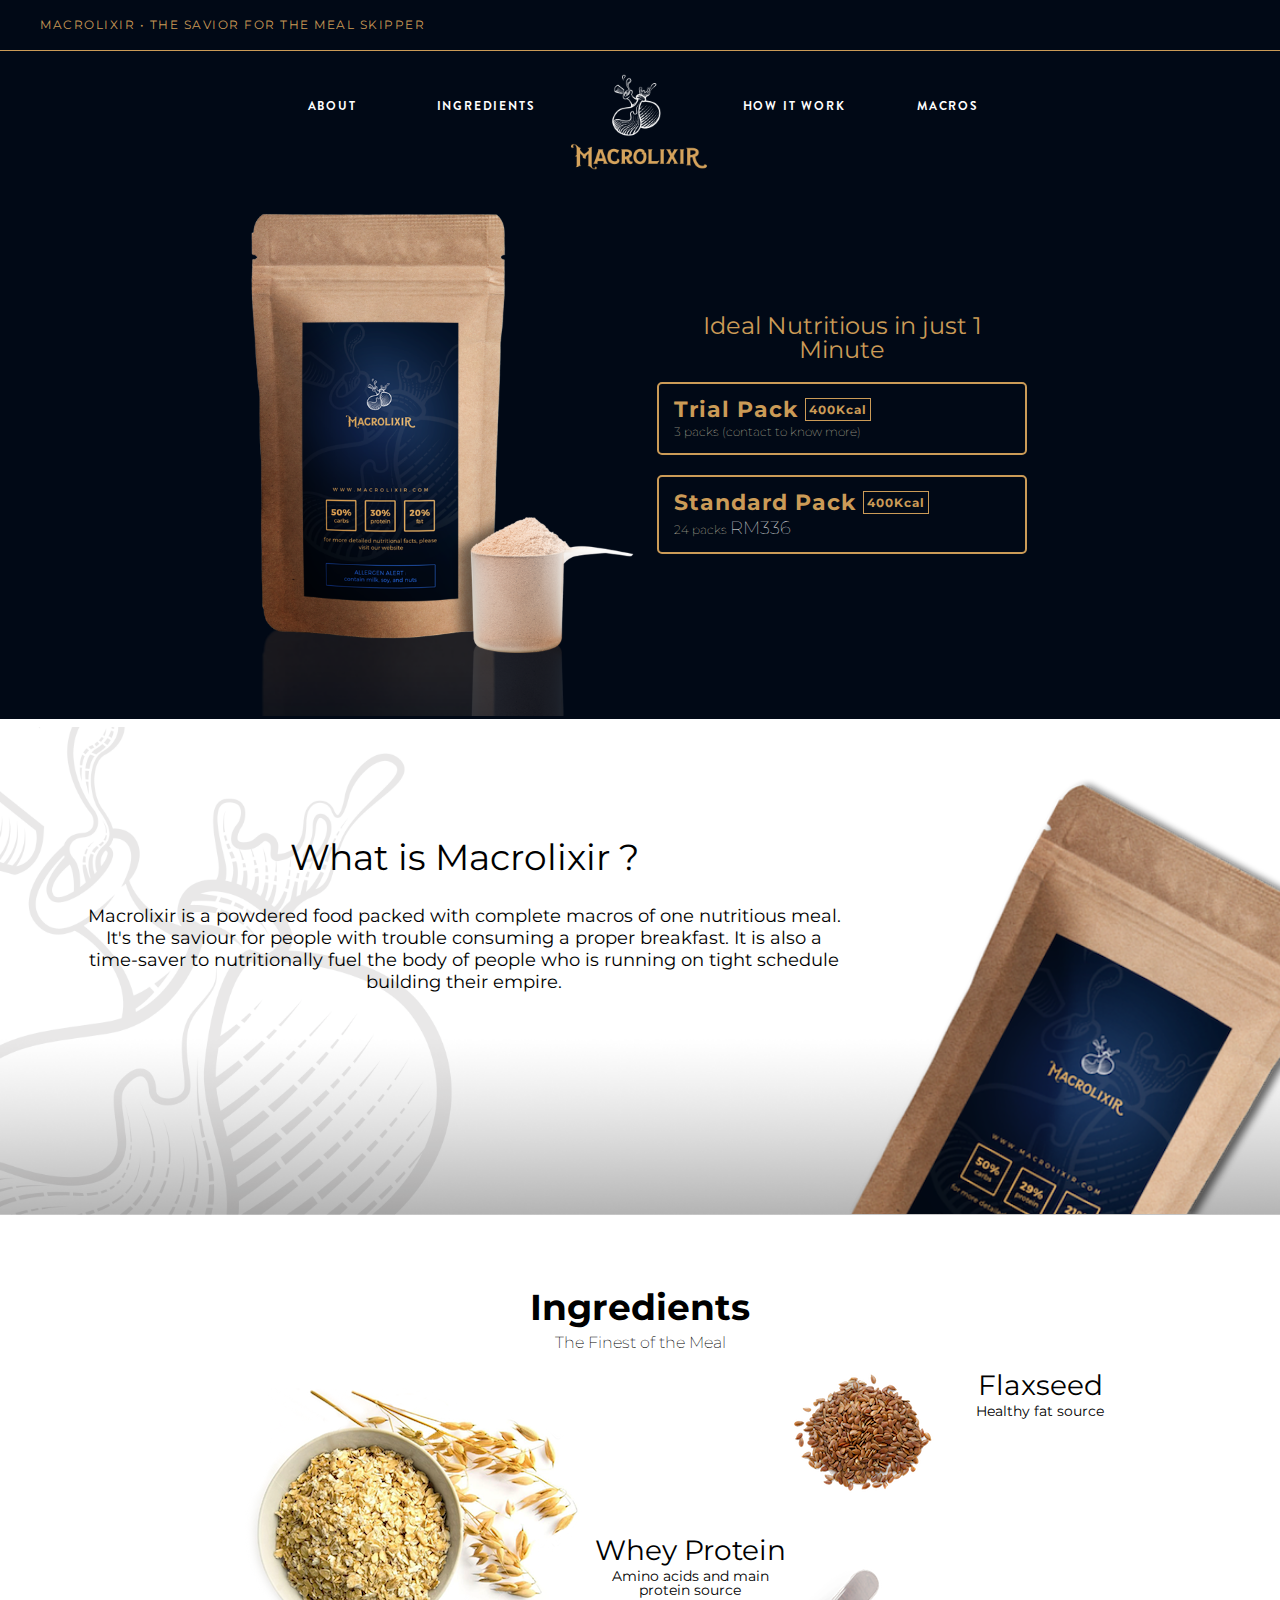
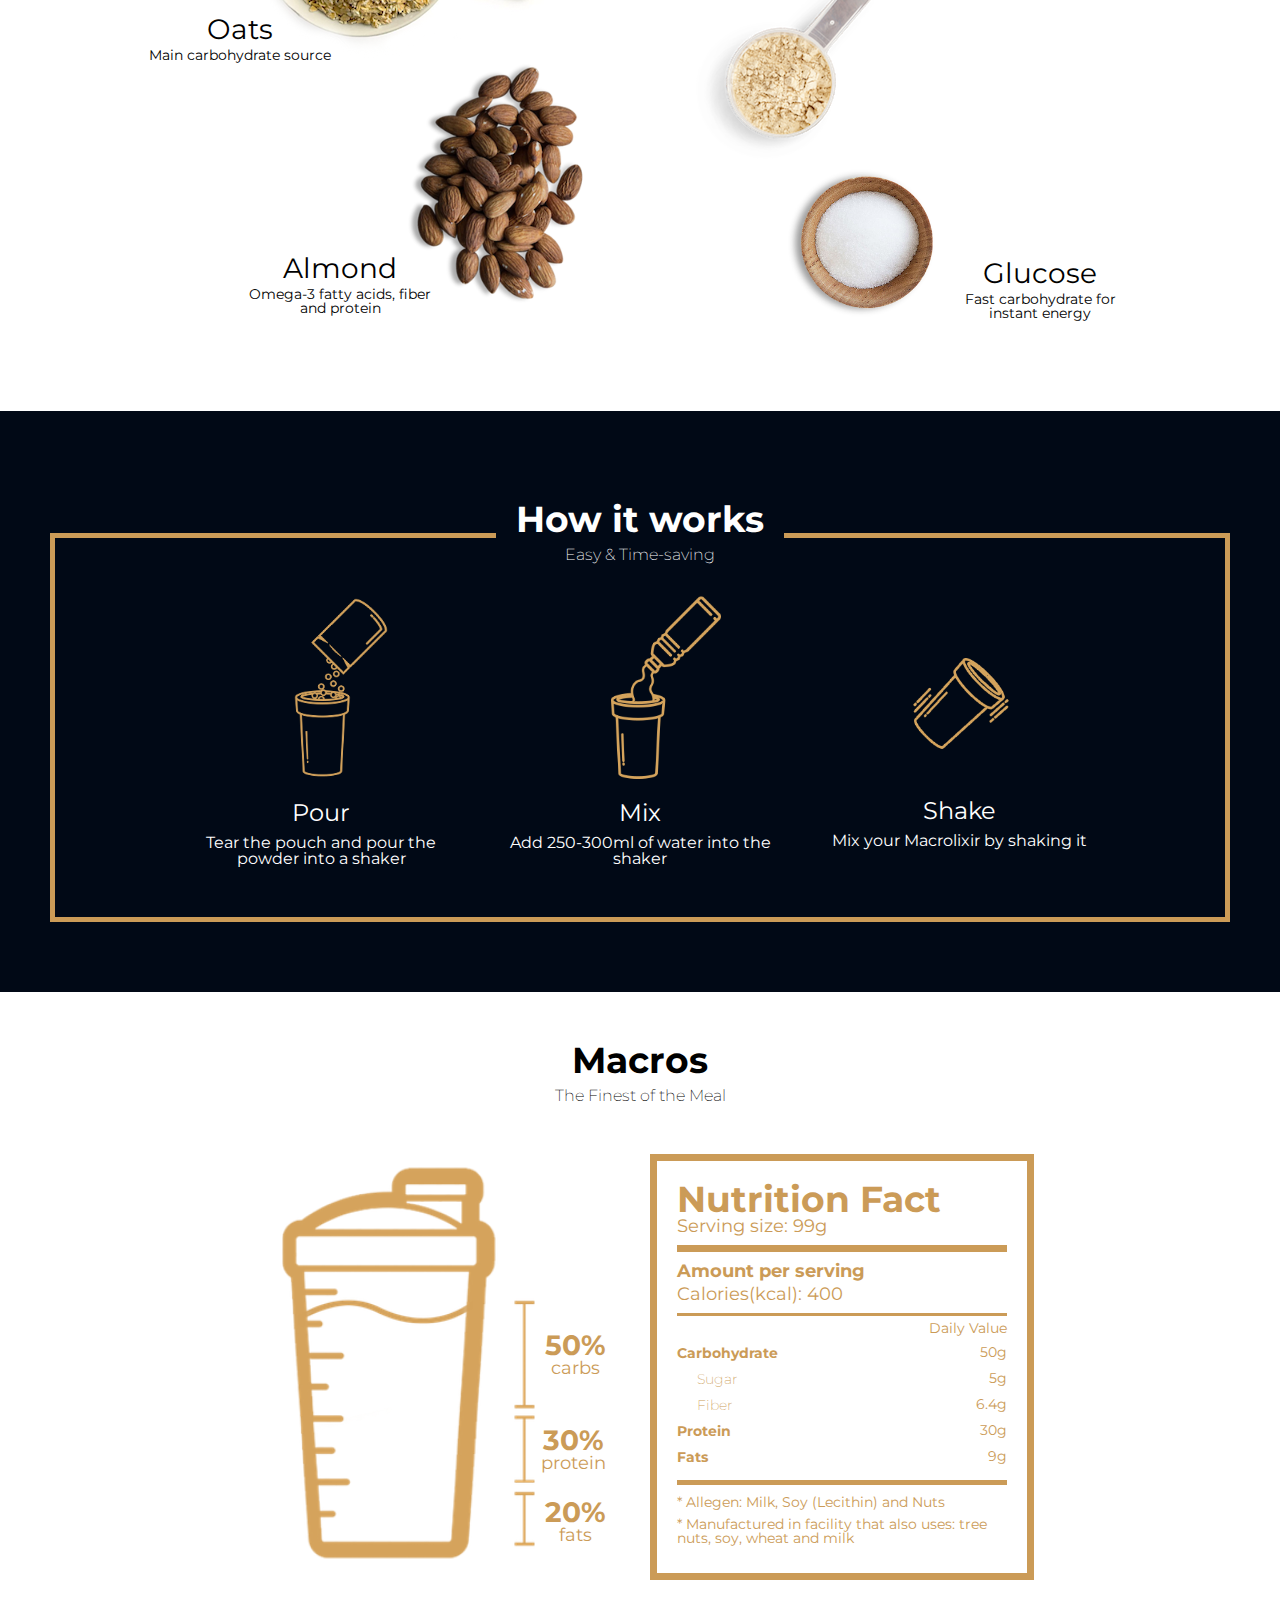
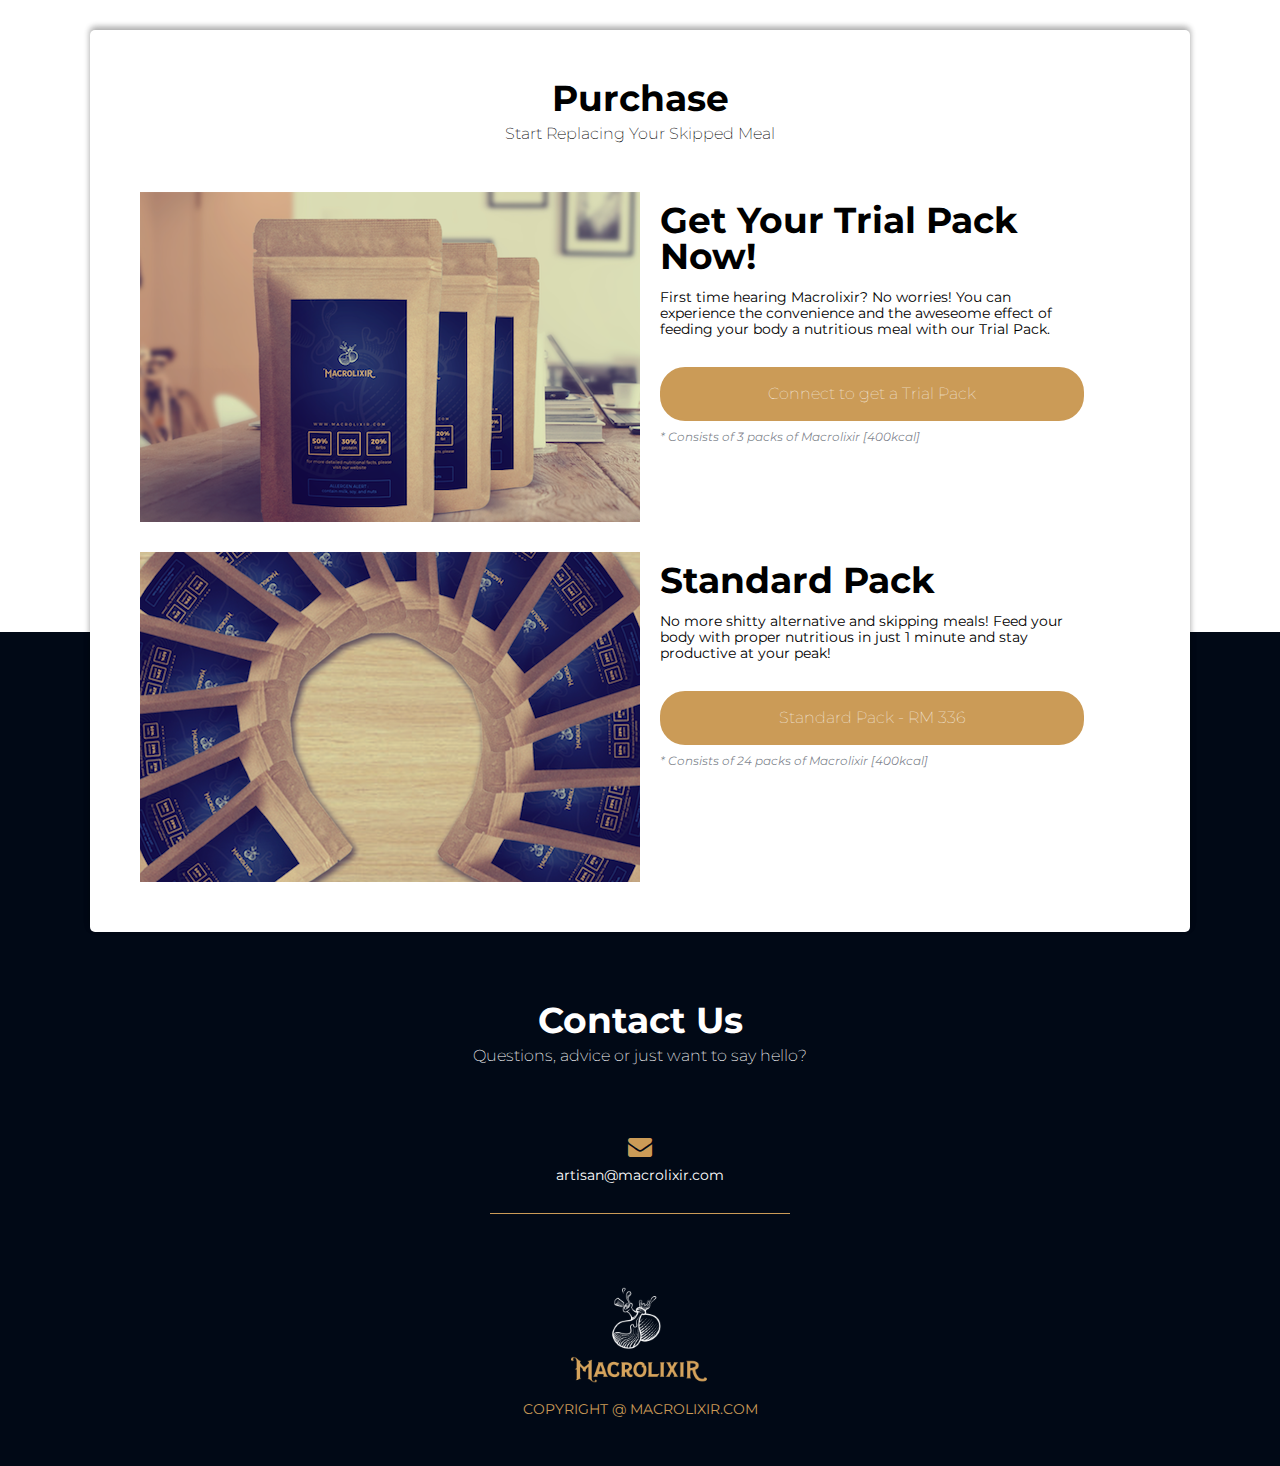
==== commit 198dea57: "remove contact butotn" ====
--- a/index.html
+++ b/index.html
@@ -115,9 +115,9 @@
 		<p>
 			Macrolixir &bull; The Savior for the meal skipper
 		</p>
-		<p class="contact-btn">
+		<!--<p class="contact-btn">
 			Contact Us
-		</p>
+		</p>-->
 	</div>
 	<div class="navbar mobile-navbar">
 		<ul>
--- a/style.css
+++ b/style.css
@@ -208,7 +208,7 @@
 .topbar p.contact-btn:hover{
 	cursor: pointer;
 	background-color: #cb9b57;
-	color: white;
+	color: white;	
 }
 
 .navbar{
